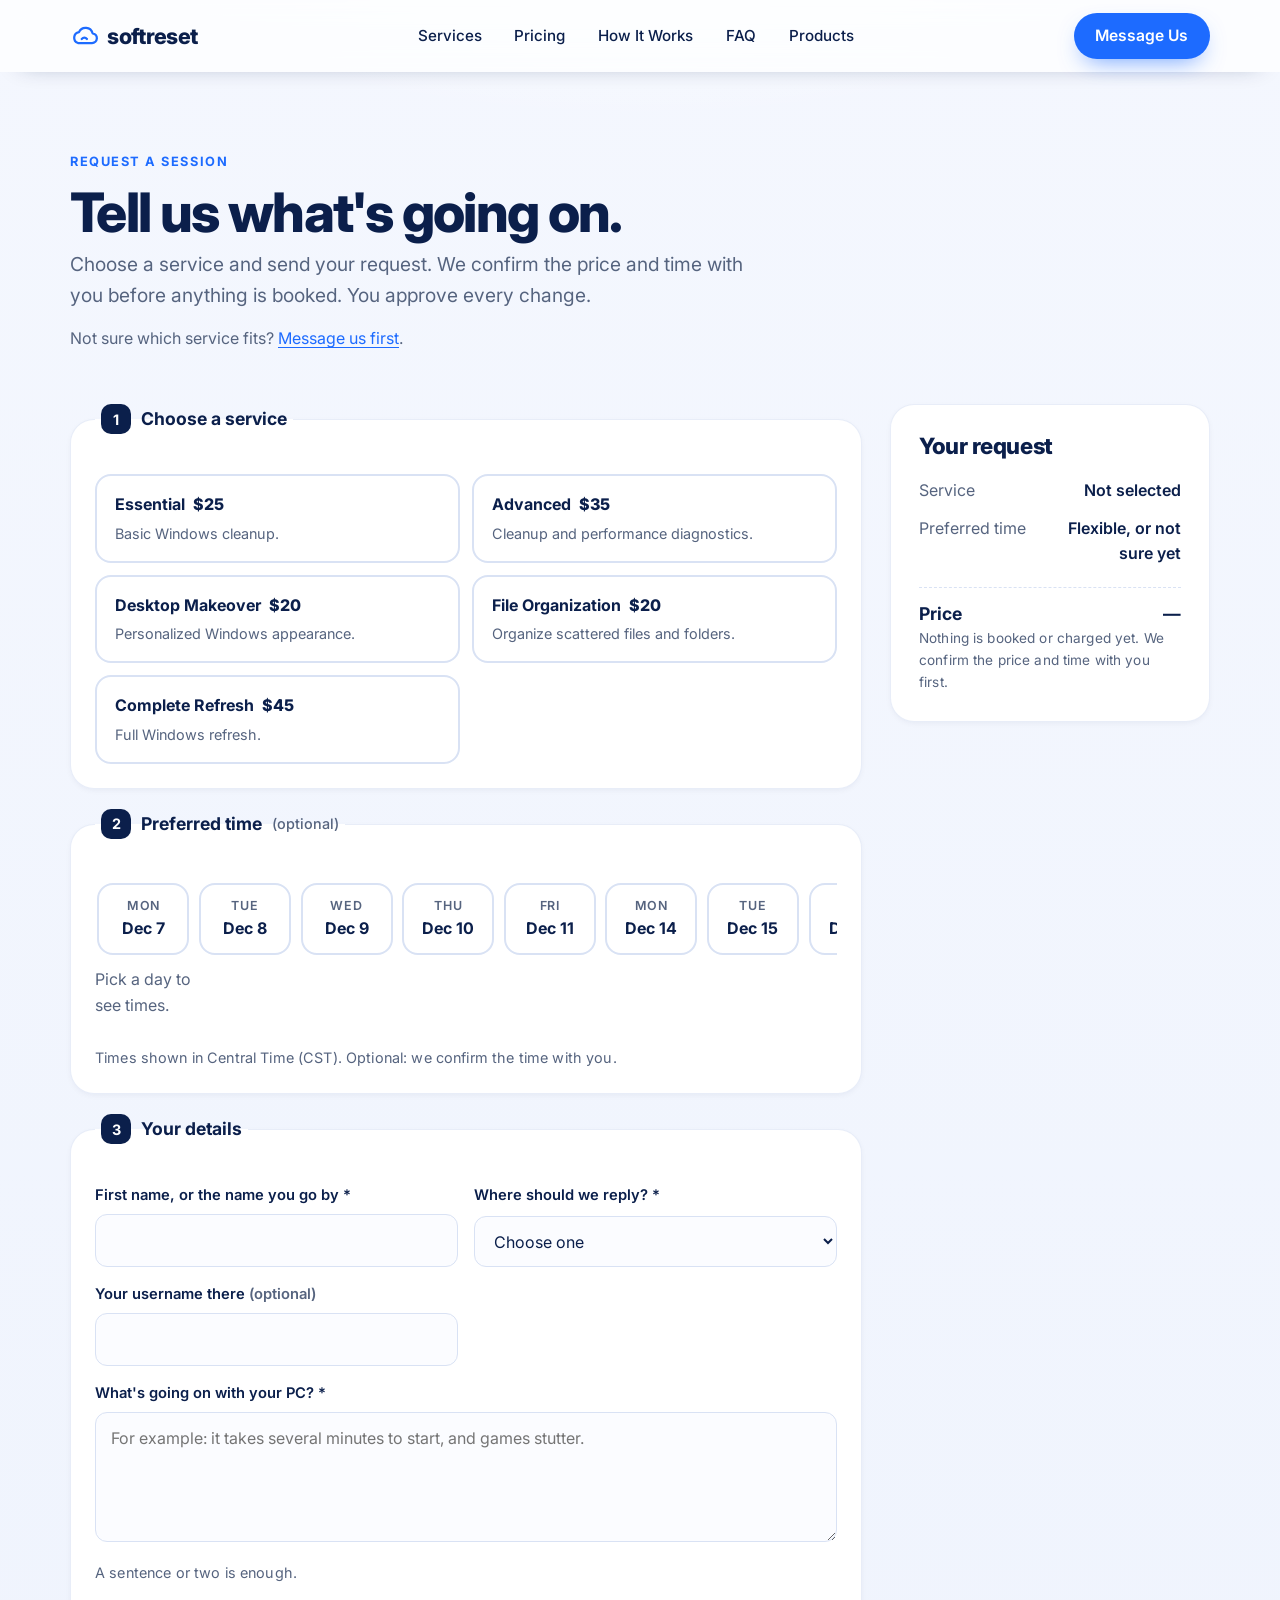
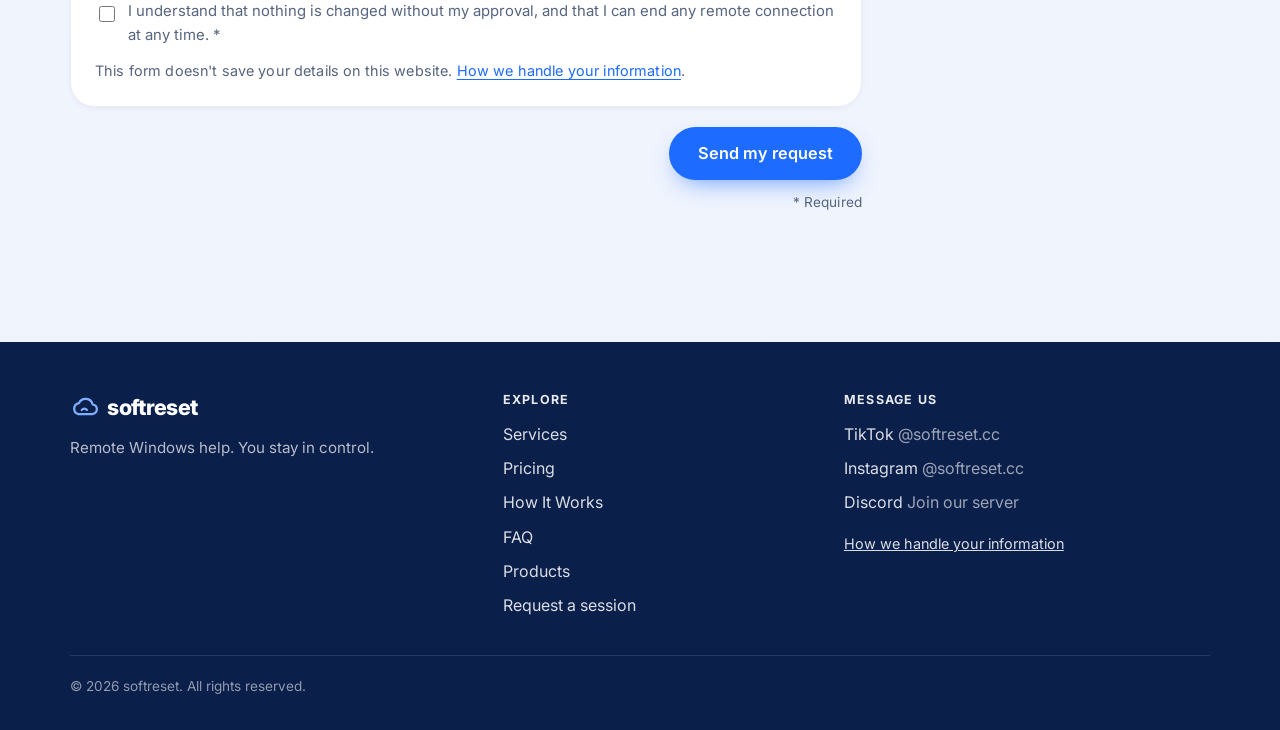
==== book.html @ 60536514 "Add softreset website (static site, pre-launch) Static HTML, CSS, and vanilla JS site with no build " ====
<!DOCTYPE html>
<html lang="en">
<head>
  <meta charset="UTF-8" />
  <meta name="viewport" content="width=device-width, initial-scale=1.0" />
  <title>Request a Session — softreset</title>
  <meta name="description" content="Choose a service and tell us what's going on with your PC. We confirm the price and time with you before anything is booked." />
  <link rel="canonical" href="https://softreset.cc/book.html" />
  <meta property="og:title" content="Request a Session — softreset" />
  <meta property="og:description" content="Tell us what's going on. We confirm the price and time before anything is booked." />
  <meta property="og:url" content="https://softreset.cc/book.html" />
  <link rel="icon" href="data:image/svg+xml,%3Csvg xmlns='http://www.w3.org/2000/svg' viewBox='0 0 32 32'%3E%3Cpath d='M8.5 23.5h15a5.2 5.2 0 0 0 .6-10.36A7.7 7.7 0 0 0 9.6 11.9a6 6 0 0 0-1.1 11.6Z' fill='none' stroke='%231D6BFF' stroke-width='2.4' stroke-linejoin='round'/%3E%3C/svg%3E" />
  <link rel="preconnect" href="https://fonts.googleapis.com" />
  <link rel="preconnect" href="https://fonts.gstatic.com" crossorigin />
  <link href="https://fonts.googleapis.com/css2?family=Inter:wght@400;500;600;650;700;800&display=swap" rel="stylesheet" />
  <link rel="stylesheet" href="assets/css/styles.css" />
</head>
<body data-page="book">
  <a class="skip-link" href="#main">Skip to content</a>

  <div id="site-header">
    <noscript><nav class="noscript-links" aria-label="Main"><a href="index.html">Home</a> <a href="services.html">Services</a> <a href="pricing.html">Pricing</a> <a href="how-it-works.html">How It Works</a> <a href="faq.html">FAQ</a> <a href="products.html">Products</a> <a href="contact.html">Contact</a></nav></noscript>
  </div>

  <main id="main">
    <section class="page-hero">
      <div class="container">
        <p class="eyebrow">Request a session</p>
        <h1>Tell us what's going on.</h1>
        <p class="lead">Choose a service and send your request. We confirm the price and time with you before anything is booked. You approve every change.</p>
        <p class="muted">Not sure which service fits? <a href="contact.html">Message us first</a>.</p>
      </div>
    </section>

    <section class="container book-page">
      <div class="book-layout">
        <!-- Result panel (shown after submitting). Full width, above the form. -->
        <section id="request-outcome" class="outcome" tabindex="-1" hidden aria-live="polite"></section>

        <form id="request-form" class="book-form" novalidate>
          <fieldset class="step-box">
            <legend><span class="num">1</span> Choose a service</legend>
            <div id="service-options" class="opt-grid"></div>
          </fieldset>

          <fieldset class="step-box">
            <legend><span class="num">2</span> Preferred time <span class="legend-note">(optional)</span></legend>
            <div id="date-options" class="date-strip" role="group" aria-label="Preferred day"></div>
            <div id="time-options" class="time-grid" role="group" aria-label="Preferred time"></div>
            <p id="tz-note" class="hint"></p>
          </fieldset>

          <fieldset class="step-box">
            <legend><span class="num">3</span> Your details</legend>

            <div class="field-grid">
              <div class="field">
                <label for="f-name">First name, or the name you go by <span aria-hidden="true">*</span></label>
                <input id="f-name" name="name" type="text" autocomplete="given-name" required maxlength="80" />
              </div>
              <div class="field">
                <label for="f-reply">Where should we reply? <span aria-hidden="true">*</span></label>
                <select id="f-reply" name="reply" required></select>
              </div>
              <div class="field">
                <label for="f-handle">Your username there <span class="muted">(optional)</span></label>
                <input id="f-handle" name="handle" type="text" autocomplete="off" maxlength="80" />
              </div>
            </div>

            <div class="field">
              <label for="f-issue">What's going on with your PC? <span aria-hidden="true">*</span></label>
              <textarea id="f-issue" name="issue" rows="4" required minlength="10" maxlength="1000" placeholder="For example: it takes several minutes to start, and games stutter."></textarea>
              <p class="hint">A sentence or two is enough.</p>
            </div>

            <label class="check">
              <input type="checkbox" name="agree" required />
              <span>I understand that nothing is changed without my approval, and that I can end any remote connection at any time. <span aria-hidden="true">*</span></span>
            </label>

            <p class="hint">This form doesn't save your details on this website. <a href="contact.html#privacy">How we handle your information</a>.</p>
          </fieldset>

          <div class="form-footer">
            <p id="form-error" class="error" role="alert" hidden></p>
            <button type="submit" id="submit-btn" class="btn btn-primary btn-lg">Send my request</button>
            <p class="fine"><span aria-hidden="true">*</span> Required</p>
          </div>
        </form>

        <aside id="summary" class="card summary" aria-label="Request summary">
          <h2>Your request</h2>
          <dl>
            <dt>Service</dt>
            <dd id="sum-service">Not selected</dd>
            <dt>Preferred time</dt>
            <dd id="sum-time">Flexible, or not sure yet</dd>
          </dl>
          <p class="total"><span>Price</span><span id="sum-price">—</span></p>
          <p class="fine">Nothing is booked or charged yet. We confirm the price and time with you first.</p>
        </aside>
      </div>
    </section>
  </main>

  <div id="site-footer"></div>

  <script src="assets/js/config.js"></script>
  <script src="assets/js/common.js"></script>
  <script src="assets/js/site.js"></script>
  <script src="assets/js/booking.js"></script>
</body>
</html>
---- assets/css/styles.css ----
/* ==========================================================
   softreset — styles
   Plain CSS, no build step. Sections follow the order the
   pages use them: base, buttons, header, content, booking,
   products, footer, responsive rules, accessibility rules.
   ========================================================== */

:root {
  --navy: #0b1f4b;
  --navy-soft: #24396b;
  --blue: #1d6bff;
  --blue-dark: #1556d6;
  --blue-tint: #e8f0ff;
  --bg: #eef3fd;
  --surface: #ffffff;
  --muted: #56647f;
  --line: #d9e2f4;
  --success-bg: #e6f7ee;
  --success-ink: #14532d;
  --success-line: #b7e4c7;
  --warn-ink: #7a4a00;
  --danger: #b42318;
  --radius-lg: 24px;
  --radius-md: 16px;
  --shadow-sm: 0 2px 8px -4px rgba(11, 31, 75, 0.12);
  --shadow-md: 0 18px 40px -20px rgba(11, 31, 75, 0.25);
  --font: "Inter", system-ui, -apple-system, "Segoe UI", Roboto, Helvetica, Arial, sans-serif;
  /* Motion vocabulary. Ease-out for things entering or responding; ease-in-out for things moving between places. */
  --ease-out: cubic-bezier(0.23, 1, 0.32, 1);
  --ease-in-out: cubic-bezier(0.77, 0, 0.175, 1);
}

/* ---------- Base ---------- */

*,
*::before,
*::after {
  box-sizing: border-box;
}

[hidden] {
  display: none !important;
}

html {
  scroll-behavior: smooth;
  scroll-padding-top: 96px;
}

body {
  margin: 0;
  min-height: 100vh;
  font-family: var(--font);
  color: var(--navy);
  line-height: 1.6;
  -webkit-font-smoothing: antialiased;
  font-optical-sizing: auto;
  background:
    radial-gradient(1200px 600px at 50% -10%, #ffffff 0%, transparent 60%),
    linear-gradient(180deg, #f4f7fe 0%, var(--bg) 100%);
}

img,
svg {
  display: block;
  max-width: 100%;
}

a {
  color: inherit;
}

main a:not(.btn) {
  color: var(--blue);
  text-underline-offset: 3px;
}

/* Tracking and leading are set per size: large type tightens, small type stays open. */
h1,
h2,
h3 {
  margin: 0 0 0.5rem;
  text-wrap: balance;
}

h1 {
  font-size: clamp(2.5rem, 6vw, 4.25rem);
  font-weight: 800;
  line-height: 1.04;
  letter-spacing: -0.03em;
}

h2 {
  font-size: clamp(1.8rem, 3.6vw, 2.6rem);
  font-weight: 800;
  line-height: 1.12;
  letter-spacing: -0.02em;
}

h3 {
  font-size: 1.2rem;
  font-weight: 700;
  line-height: 1.3;
  letter-spacing: -0.01em;
}

p {
  margin: 0 0 1rem;
}

.container {
  width: min(1140px, calc(100% - 2.5rem));
  margin-inline: auto;
}

.narrow {
  max-width: 860px;
}

.center {
  text-align: center;
}

.section {
  padding: clamp(3.5rem, 8vw, 5.5rem) 0;
}

.section-tight {
  padding: clamp(2rem, 5vw, 3rem) 0;
}

.section-head {
  text-align: center;
  max-width: 640px;
  margin: 0 auto 2.5rem;
}

.section-head p {
  color: var(--muted);
  font-size: 1.05rem;
}

.eyebrow {
  display: inline-block;
  font-size: 0.8rem;
  font-weight: 700;
  letter-spacing: 0.12em;
  text-transform: uppercase;
  color: var(--blue);
  margin-bottom: 0.75rem;
}

.lead {
  font-size: clamp(1.05rem, 1.6vw, 1.2rem);
  color: var(--muted);
  max-width: 44rem;
}

.muted {
  color: var(--muted);
}

.muted-inline {
  font-weight: 400;
  opacity: 0.7;
}

.visually-hidden {
  position: absolute !important;
  width: 1px;
  height: 1px;
  padding: 0;
  margin: -1px;
  overflow: hidden;
  clip: rect(0, 0, 0, 0);
  white-space: nowrap;
  border: 0;
}

.skip-link {
  position: absolute;
  left: -999px;
  top: 0;
  background: var(--navy);
  color: #fff;
  padding: 0.5rem 1rem;
  z-index: 100;
}

.skip-link:focus {
  left: 1rem;
  top: 1rem;
}

:focus-visible {
  outline: 3px solid rgba(29, 107, 255, 0.45);
  outline-offset: 3px;
  border-radius: 8px;
}

.noscript-links {
  display: flex;
  flex-wrap: wrap;
  gap: 0.5rem 1rem;
  padding: 1rem 1.25rem;
  background: #fff;
  border-bottom: 1px solid var(--line);
}

.noscript-links a {
  color: var(--blue);
  font-weight: 600;
}

.draft-flag {
  display: inline-block;
  padding: 0.15rem 0.55rem;
  border-radius: 6px;
  background: #fff4d1;
  color: var(--warn-ink);
  border: 1px dashed #c98a12;
  font-size: 0.82rem;
  font-weight: 700;
  letter-spacing: 0.02em;
}

/* ---------- Buttons ---------- */

.btn {
  display: inline-flex;
  align-items: center;
  justify-content: center;
  gap: 0.55rem;
  max-width: 100%;
  padding: 0.8rem 1.35rem;
  border: 0;
  border-radius: 999px;
  font: inherit;
  font-weight: 600;
  font-size: 0.98rem;
  line-height: 1.25;
  text-align: center;
  text-decoration: none;
  white-space: nowrap;
  cursor: pointer;
  transition: background 0.2s, transform 0.15s, box-shadow 0.2s;
}

/* Lift only where a real hover exists. On touch screens a tap would leave the button stuck lifted. */
@media (hover: hover) and (pointer: fine) {
  .btn:hover {
    transform: translateY(-1px);
  }
}

/* Press feedback happens on pointer-down, not on release. */
.btn:active:not(:disabled) {
  transform: scale(0.97);
  transition-duration: 0.1s;
}

.btn:disabled {
  opacity: 0.6;
  cursor: not-allowed;
  transform: none;
}

.btn-primary {
  background: var(--blue);
  color: #fff;
  box-shadow: 0 10px 24px -10px rgba(29, 107, 255, 0.7);
}

.btn-primary:hover {
  background: var(--blue-dark);
}

.btn-dark {
  background: var(--navy);
  color: #fff;
}

.btn-dark:hover {
  background: var(--navy-soft);
}

.btn-ghost {
  background: #fff;
  color: var(--navy);
  box-shadow: var(--shadow-md);
}

.btn-ghost:hover {
  box-shadow: 0 22px 44px -22px rgba(11, 31, 75, 0.35);
}

.btn-lg {
  padding: 1rem 1.8rem;
  font-size: 1.02rem;
}

.btn-block {
  width: 100%;
}

.badge {
  display: inline-block;
  background: var(--blue);
  color: #fff;
  font-size: 0.72rem;
  font-weight: 700;
  letter-spacing: 0.06em;
  text-transform: uppercase;
  padding: 0.3rem 0.65rem;
  border-radius: 999px;
}

.actions-row {
  display: flex;
  flex-wrap: wrap;
  gap: 0.75rem;
  justify-content: center;
  margin: 1.5rem 0 0;
}

/* ---------- Header ---------- */

.site-header {
  position: sticky;
  top: 0;
  z-index: 50;
  backdrop-filter: saturate(1.4) blur(12px);
  -webkit-backdrop-filter: saturate(1.4) blur(12px);
  background: rgba(255, 255, 255, 0.72);
  /* A soft edge where the header meets content, instead of a hard line. */
  box-shadow: 0 12px 24px -22px rgba(11, 31, 75, 0.45);
}

.nav-wrap {
  display: flex;
  align-items: center;
  gap: 1.5rem;
  min-height: 72px;
}

.logo {
  display: inline-flex;
  align-items: center;
  gap: 0.45rem;
  text-decoration: none;
  font-weight: 800;
  font-size: 1.35rem;
  letter-spacing: -0.03em;
  color: var(--navy);
}

.logo svg {
  color: var(--blue);
}

.site-nav {
  display: flex;
  align-items: center;
  gap: 0.25rem;
  margin-inline: auto;
}

/* Scoped to plain links so button styles inside the nav keep their own colours. */
.site-nav > a:not(.btn) {
  padding: 0.5rem 0.9rem;
  border-radius: 999px;
  text-decoration: none;
  font-weight: 500;
  font-size: 0.95rem;
  color: var(--navy);
}

.site-nav > a:not(.btn):hover {
  background: rgba(29, 107, 255, 0.07);
}

.site-nav > a.is-active {
  background: var(--blue-tint);
  color: var(--blue);
}

.mobile-only {
  display: none;
}

.nav-toggle {
  display: none;
  margin-left: auto;
  width: 44px;
  height: 44px;
  padding: 0;
  border-radius: 12px;
  border: 1px solid var(--line);
  background: #fff;
  cursor: pointer;
  place-items: center;
  color: var(--navy);
}

.nav-toggle {
  transition: transform 100ms ease-out;
}

.nav-toggle:active {
  transform: scale(0.94);
}

.nav-toggle svg {
  width: 22px;
  height: 22px;
}

.nav-toggle .icon-close {
  display: none;
}

.nav-toggle[aria-expanded="true"] .icon-open {
  display: none;
}

.nav-toggle[aria-expanded="true"] .icon-close {
  display: block;
}

/* ---------- Hero ---------- */

.hero {
  position: relative;
  overflow: hidden;
  padding: clamp(3.5rem, 9vw, 6.5rem) 0 clamp(2.5rem, 5vw, 3.5rem);
}

.hero::before {
  content: "";
  position: absolute;
  inset: 0;
  pointer-events: none;
  background: radial-gradient(60% 50% at 50% 0%, rgba(29, 107, 255, 0.1), transparent 70%);
}

.hero-inner {
  position: relative;
  max-width: 900px;
  text-align: center;
}

.hero h1 {
  max-width: 16ch;
  margin-inline: auto;
}

.hero .lead {
  margin: 0 auto 2rem;
}

.hero-ctas {
  display: flex;
  flex-wrap: wrap;
  gap: 1rem;
  justify-content: center;
}

.hero-note {
  margin: 1.25rem 0 0;
  font-size: 0.92rem;
  color: var(--muted);
}

.page-hero {
  padding: clamp(3rem, 7vw, 4.75rem) 0 clamp(1.5rem, 3vw, 2.25rem);
}

.page-hero h1 {
  font-size: clamp(2.2rem, 5vw, 3.4rem);
  max-width: 22ch;
}

.jump-links {
  list-style: none;
  display: flex;
  flex-wrap: wrap;
  gap: 0.5rem;
  margin: 1.5rem 0 0;
  padding: 0;
}

.jump-links a {
  display: inline-block;
  padding: 0.45rem 0.9rem;
  border-radius: 999px;
  background: #fff;
  border: 1px solid var(--line);
  text-decoration: none;
  font-weight: 600;
  font-size: 0.92rem;
  color: var(--navy);
}

.jump-links a:hover {
  border-color: #b8ccf5;
  color: var(--blue);
}

/* Landing page trust line */
.trust-pill {
  display: inline-flex;
  align-items: center;
  gap: 0.5rem;
  margin: 0 auto 1.75rem;
  padding: 0.55rem 1rem;
  border-radius: 999px;
  background: #fff;
  border: 1px solid var(--line);
  font-weight: 600;
  font-size: 0.95rem;
  color: var(--navy);
}

.trust-pill::before {
  content: "";
  width: 8px;
  height: 8px;
  border-radius: 50%;
  background: var(--blue);
  flex: none;
}

/* ---------- Trust, steps, process ---------- */

.trust-row {
  list-style: none;
  margin: 0;
  padding: 0;
  display: grid;
  grid-template-columns: repeat(3, minmax(0, 1fr));
  gap: 1rem;
}

.trust-row li {
  padding: 1.2rem 1.35rem;
  background: var(--surface);
  border-radius: var(--radius-md);
  border: 1px solid rgba(217, 226, 244, 0.6);
  box-shadow: var(--shadow-sm);
  color: var(--muted);
  font-size: 0.97rem;
}

.trust-row strong {
  display: block;
  color: var(--navy);
  margin-bottom: 0.15rem;
}

.num {
  width: 40px;
  height: 40px;
  flex: none;
  border-radius: 12px;
  background: var(--navy);
  color: #fff;
  display: grid;
  place-items: center;
  font-weight: 700;
  margin-bottom: 1rem;
}

.step-row {
  list-style: none;
  margin: 0;
  padding: 0;
  display: grid;
  grid-template-columns: repeat(auto-fit, minmax(210px, 1fr));
  gap: 1.25rem;
}

.step-row li {
  padding: 1.6rem;
  background: var(--surface);
  border-radius: var(--radius-lg);
  border: 1px solid rgba(217, 226, 244, 0.6);
  box-shadow: var(--shadow-sm);
}

.step-row h3 {
  font-size: 1.05rem;
}

.step-row p {
  margin: 0;
  color: var(--muted);
  font-size: 0.95rem;
}

.process-list {
  list-style: none;
  margin: 0;
  padding: 0;
  display: grid;
  gap: 1rem;
}

.process-list li {
  display: flex;
  align-items: flex-start;
  gap: 1.1rem;
  padding: 1.4rem 1.5rem;
  background: var(--surface);
  border-radius: var(--radius-lg);
  border: 1px solid rgba(217, 226, 244, 0.6);
  box-shadow: var(--shadow-sm);
}

.process-list .num {
  margin: 0;
}

.process-list h3 {
  margin-bottom: 0.3rem;
}

.process-list p {
  margin: 0;
  color: var(--muted);
}

.phase-grid {
  display: grid;
  grid-template-columns: repeat(3, minmax(0, 1fr));
  gap: 1.25rem;
}

/* ---------- Cards and lists ---------- */

.card {
  background: var(--surface);
  border-radius: var(--radius-lg);
  padding: 1.75rem;
  box-shadow: var(--shadow-sm);
  border: 1px solid rgba(217, 226, 244, 0.6);
}

.card > h2 {
  font-size: 1.45rem;
}

.two-col {
  display: grid;
  grid-template-columns: repeat(2, minmax(0, 1fr));
  gap: 1.25rem;
}

.checks {
  list-style: none;
  padding: 0;
  margin: 1rem 0 0;
  display: grid;
  gap: 0.6rem;
}

.checks li {
  position: relative;
  padding-left: 1.6rem;
  color: var(--muted);
  font-size: 0.97rem;
}

.checks li::before {
  content: "";
  position: absolute;
  left: 0.15rem;
  top: 0.45em;
  width: 0.5rem;
  height: 0.9rem;
  border-right: 2.5px solid var(--blue);
  border-bottom: 2.5px solid var(--blue);
  transform: rotate(45deg);
}

.notice {
  background: var(--surface);
  border-radius: var(--radius-lg);
  padding: clamp(1.5rem, 3vw, 2.25rem);
  box-shadow: var(--shadow-sm);
  border: 1px solid rgba(217, 226, 244, 0.6);
  border-left: 5px solid var(--blue);
}

.notice h2 {
  font-size: 1.5rem;
}

.notice h3 {
  font-size: 1.15rem;
}

.notice p:last-child {
  margin-bottom: 0;
}

.notice .checks {
  margin-top: 0.75rem;
}

.notice-spaced {
  margin-top: 1.5rem;
}

.notice-warn {
  border-left-color: #b7791f;
  background: #fffaf0;
}

.prose .checks li {
  color: var(--navy);
}

.prose h2 {
  font-size: 1.7rem;
}

.cta-band {
  background: linear-gradient(135deg, var(--navy) 0%, #1a3a7a 100%);
  color: #fff;
  border-radius: var(--radius-lg);
  padding: clamp(2rem, 5vw, 3.5rem);
  text-align: center;
  box-shadow: var(--shadow-md);
}

.cta-band h2 {
  color: #fff;
}

.cta-band p {
  color: rgba(255, 255, 255, 0.82);
  margin-inline: auto;
  max-width: 36rem;
}

.cta-band .btn-primary {
  margin-top: 0.5rem;
}

.empty-state {
  grid-column: 1 / -1;
  text-align: center;
}

/* ---------- Services ---------- */

.service-list {
  list-style: none;
  margin: 0;
  padding: 0;
  display: grid;
  gap: 0.75rem;
}

.service-row {
  display: flex;
  justify-content: space-between;
  align-items: flex-start;
  gap: 1.25rem;
  padding: 1.2rem 1.4rem;
  background: var(--surface);
  border-radius: var(--radius-md);
  border: 1px solid rgba(217, 226, 244, 0.6);
  box-shadow: var(--shadow-sm);
}

.service-row p {
  margin: 0.3rem 0 0;
  font-size: 0.95rem;
}

.service-row .service-price {
  margin: 0;
  font-weight: 800;
  font-size: 1.2rem;
  white-space: nowrap;
}

.service-name {
  font-weight: 700;
  font-size: 1.08rem;
  text-decoration: none;
  color: var(--navy);
}

.service-name:hover {
  color: var(--blue);
  text-decoration: underline;
}

.service-detail {
  display: grid;
  grid-template-columns: minmax(0, 1fr) minmax(0, 1.1fr);
  gap: 2.5rem;
  padding: 2.75rem 0;
  border-top: 1px solid var(--line);
  scroll-margin-top: 96px;
}

.service-detail:first-child {
  border-top: 0;
  padding-top: 1rem;
}

.service-detail h2 {
  font-size: clamp(1.7rem, 3vw, 2.2rem);
}

.service-price-tag {
  margin: 0 0 0.5rem;
  font-size: 1.35rem;
  font-weight: 800;
  color: var(--blue);
  letter-spacing: -0.01em;
}

.service-summary {
  font-size: 1.08rem;
  color: var(--navy);
}

.service-work h3 {
  font-size: 1.05rem;
  margin: 0;
}

.service-note {
  margin: 1rem 0 0;
  padding: 0.9rem 1.1rem;
  background: var(--blue-tint);
  border-radius: 12px;
  font-size: 0.93rem;
  color: var(--navy);
}

.service-actions {
  display: flex;
  flex-wrap: wrap;
  gap: 0.75rem;
  margin-top: 1.5rem;
}

/* ---------- Pricing ---------- */

/* Five cards: three across on desktop (3 + 2, centred), two across on tablet, one on phone. */
.price-grid {
  display: flex;
  flex-wrap: wrap;
  justify-content: center;
  gap: 1.25rem;
  align-items: stretch;
}

.price-card {
  display: flex;
  flex-direction: column;
  flex: 0 1 100%;
  min-width: 0;
}

@media (min-width: 760px) {
  .price-card {
    flex-basis: calc((100% - 1.25rem) / 2);
  }
}

@media (min-width: 1040px) {
  .price-card {
    flex-basis: calc((100% - 2.5rem) / 3);
  }
}

.price-card h3 {
  margin: 0;
}

.price {
  margin: 0.25rem 0 0.5rem;
  font-size: 2.4rem;
  font-weight: 800;
  letter-spacing: -0.03em;
}

.price-best {
  margin: 0.75rem 0 0;
  font-size: 0.93rem;
  color: var(--muted);
}

.price-includes-label {
  margin: 1.25rem 0 0;
  font-size: 0.78rem;
  font-weight: 700;
  letter-spacing: 0.08em;
  text-transform: uppercase;
  color: var(--muted);
}

.price-card .checks {
  margin-top: 0.6rem;
}

.price-card .service-note {
  margin-top: 1rem;
}

.price-actions {
  display: grid;
  gap: 0.6rem;
  margin-top: auto;
  padding-top: 1.5rem;
}

.table-wrap {
  overflow-x: auto;
  background: var(--surface);
  border-radius: var(--radius-lg);
  border: 1px solid rgba(217, 226, 244, 0.6);
  box-shadow: var(--shadow-sm);
}

table.compare {
  width: 100%;
  min-width: 680px;
  border-collapse: collapse;
  font-size: 0.95rem;
}

.compare th,
.compare td {
  padding: 1rem 0.9rem;
  border-bottom: 1px solid var(--line);
  text-align: center;
  vertical-align: middle;
}

.compare thead th {
  font-weight: 700;
  font-size: 0.92rem;
  line-height: 1.3;
  color: var(--navy);
}

.compare tbody th {
  text-align: left;
  font-weight: 600;
  color: var(--navy);
}

.compare .th-price {
  display: block;
  margin-top: 0.2rem;
  font-weight: 500;
  font-size: 0.85rem;
  color: var(--muted);
}

.compare .yes {
  display: inline-block;
  padding: 0.2rem 0.6rem;
  border-radius: 999px;
  background: var(--success-bg);
  color: var(--success-ink);
  font-weight: 700;
  font-size: 0.82rem;
}

.compare .no {
  color: var(--muted);
}

.compare-note {
  margin: 1.25rem 0 0;
  max-width: 44rem;
  color: var(--muted);
}

.pricing-note {
  text-align: center;
  color: var(--muted);
  margin: 1.75rem 0 0;
  font-size: 0.95rem;
}

/* ---------- FAQ ---------- */

.faq {
  max-width: 820px;
  margin-inline: auto;
}

.faq details {
  background: var(--surface);
  border-radius: var(--radius-md);
  padding: 1.1rem 1.4rem;
  margin-bottom: 0.75rem;
  box-shadow: var(--shadow-sm);
  border: 1px solid rgba(217, 226, 244, 0.6);
}

.faq summary {
  cursor: pointer;
  font-weight: 650;
  font-size: 1.05rem;
  list-style: none;
  display: flex;
  justify-content: space-between;
  align-items: center;
  gap: 1rem;
}

.faq summary::-webkit-details-marker {
  display: none;
}

.faq summary::after {
  content: "+";
  font-size: 1.5rem;
  line-height: 1;
  color: var(--blue);
  transition: transform 0.2s;
}

.faq details[open] summary::after {
  transform: rotate(45deg);
}

.faq details p {
  margin: 0.75rem 0 0;
  color: var(--muted);
}

/* ---------- Channels and copy buttons ---------- */

.channel-grid {
  display: grid;
  grid-template-columns: repeat(auto-fit, minmax(240px, 1fr));
  gap: 1.25rem;
}

.channel-card {
  background: var(--surface);
  border-radius: var(--radius-lg);
  padding: 1.75rem;
  box-shadow: var(--shadow-sm);
  border: 1px solid rgba(217, 226, 244, 0.6);
}

.channel-card h3 {
  margin-bottom: 0.25rem;
}

.channel-card .handle {
  margin: 0 0 1.25rem;
  font-weight: 600;
  color: var(--muted);
  overflow-wrap: anywhere;
}

.channel-actions {
  display: grid;
  gap: 0.6rem;
}

.copy-status {
  min-height: 1.5em;
  margin: 1rem 0 0;
  text-align: center;
  font-weight: 600;
  color: var(--success-ink);
}

/* ---------- Reviews (hidden until consented reviews exist) ---------- */

.review-grid {
  display: grid;
  grid-template-columns: repeat(auto-fit, minmax(260px, 1fr));
  gap: 1.25rem;
}

.review-card {
  margin: 0;
  padding: 1.75rem;
  background: var(--surface);
  border-radius: var(--radius-lg);
  border: 1px solid rgba(217, 226, 244, 0.6);
  box-shadow: var(--shadow-sm);
}

.review-card blockquote {
  margin: 0 0 1rem;
  font-size: 1.05rem;
  color: var(--navy);
}

.review-card figcaption {
  font-weight: 600;
  font-size: 0.92rem;
  color: var(--muted);
}

.review-disclosure {
  margin: 0.6rem 0 0;
  font-size: 0.85rem;
  font-style: italic;
  color: var(--muted);
}

/* ---------- Booking (request a session) ---------- */

.book-page {
  padding-bottom: 4rem;
}

.banner {
  border-radius: var(--radius-md);
  padding: 1rem 1.25rem;
  margin-bottom: 1.5rem;
  font-weight: 500;
}

.banner.is-success {
  background: var(--success-bg);
  color: var(--success-ink);
  border: 1px solid var(--success-line);
}

.banner:focus {
  outline: none;
}

.book-layout {
  display: grid;
  grid-template-columns: minmax(0, 1fr) 320px;
  gap: 1.75rem;
  align-items: start;
}

.book-form {
  display: grid;
  gap: 1.25rem;
  min-width: 0;
}

.step-box {
  min-width: 0;
  margin: 0;
  padding: 1.5rem;
  background: var(--surface);
  border: 1px solid rgba(217, 226, 244, 0.6);
  border-radius: var(--radius-lg);
  box-shadow: var(--shadow-sm);
}

.step-box legend {
  display: flex;
  align-items: center;
  gap: 0.6rem;
  padding: 0 0.4rem;
  margin-bottom: 1rem;
  font-weight: 700;
  font-size: 1.1rem;
}

.step-box legend .num {
  width: 30px;
  height: 30px;
  font-size: 0.9rem;
  border-radius: 10px;
  margin: 0;
}

.legend-note {
  font-weight: 500;
  font-size: 0.9rem;
  color: var(--muted);
}

.opt-grid {
  display: grid;
  grid-template-columns: repeat(auto-fit, minmax(240px, 1fr));
  gap: 0.75rem;
}

.opt {
  position: relative;
  display: flex;
  flex-direction: column;
  gap: 0.25rem;
  text-align: left;
  font: inherit;
  color: var(--navy);
  background: #fff;
  border: 2px solid var(--line);
  border-radius: var(--radius-md);
  padding: 1rem 1.1rem;
  cursor: pointer;
  transition: border-color 0.2s, box-shadow 0.2s, transform 0.1s;
}

.opt:hover {
  border-color: #b8ccf5;
}

.opt:active {
  transform: scale(0.98);
}

.opt[aria-pressed="true"] {
  border-color: var(--blue);
  box-shadow: 0 0 0 4px rgba(29, 107, 255, 0.12);
}

.opt-top {
  display: flex;
  justify-content: space-between;
  align-items: baseline;
  gap: 0.5rem;
}

.opt-price {
  font-weight: 800;
}

.opt-meta {
  font-size: 0.9rem;
  color: var(--muted);
}

.date-strip {
  display: flex;
  gap: 0.6rem;
  overflow-x: auto;
  padding: 0.25rem 0.15rem 0.75rem;
}

.time-grid {
  display: grid;
  grid-template-columns: repeat(auto-fill, minmax(110px, 1fr));
  gap: 0.6rem;
}

.chip {
  flex: none;
  display: flex;
  flex-direction: column;
  align-items: center;
  min-width: 92px;
  padding: 0.7rem 0.8rem;
  font: inherit;
  color: var(--navy);
  background: #fff;
  border: 2px solid var(--line);
  border-radius: var(--radius-md);
  cursor: pointer;
  transition: border-color 0.2s, background 0.2s, transform 0.1s;
}

.chip:hover {
  border-color: #b8ccf5;
}

.chip:active {
  transform: scale(0.97);
}

.chip-dow {
  font-size: 0.78rem;
  text-transform: uppercase;
  letter-spacing: 0.06em;
  color: var(--muted);
  font-weight: 600;
}

.chip-date {
  font-weight: 700;
}

.chip[aria-pressed="true"] {
  background: var(--blue);
  border-color: var(--blue);
  color: #fff;
}

.chip[aria-pressed="true"] .chip-dow {
  color: rgba(255, 255, 255, 0.85);
}

.chip-time {
  min-width: 0;
  flex-direction: row;
  justify-content: center;
  font-weight: 600;
}

.hint {
  margin: 0.75rem 0 0;
  font-size: 0.9rem;
  color: var(--muted);
  letter-spacing: 0.01em;
}

.field-grid {
  display: grid;
  grid-template-columns: 1fr 1fr;
  gap: 0 1rem;
}

.field {
  display: grid;
  gap: 0.4rem;
  margin-bottom: 1rem;
}

.field-label {
  font-weight: 600;
  font-size: 0.92rem;
}

.field label {
  font-weight: 600;
  font-size: 0.92rem;
}

.field input,
.field select,
.field textarea {
  width: 100%;
  font: inherit;
  color: var(--navy);
  padding: 0.8rem 0.95rem;
  border: 1.5px solid var(--line);
  border-radius: 12px;
  background: #fbfcff;
}

.field input:focus,
.field select:focus,
.field textarea:focus {
  outline: none;
  border-color: var(--blue);
  background: #fff;
  box-shadow: 0 0 0 4px rgba(29, 107, 255, 0.14);
}

.field textarea {
  resize: vertical;
}

.check {
  display: flex;
  align-items: flex-start;
  gap: 0.6rem;
  font-size: 0.93rem;
  color: var(--muted);
}

.check input {
  width: 18px;
  height: 18px;
  margin-top: 0.3rem;
  accent-color: var(--blue);
}

.form-footer {
  display: flex;
  flex-direction: column;
  align-items: flex-end;
  gap: 0.75rem;
}

.error {
  margin: 0;
  color: var(--danger);
  font-weight: 600;
}

.fine {
  font-size: 0.85rem;
  color: var(--muted);
  margin: 0;
  letter-spacing: 0.01em;
}

.summary {
  position: sticky;
  top: 96px;
}

.summary h2 {
  font-size: 1.4rem;
}

.summary dl {
  display: grid;
  grid-template-columns: auto 1fr;
  gap: 0.75rem 1rem;
  margin: 1.25rem 0;
}

.summary dt {
  color: var(--muted);
}

.summary dd {
  margin: 0;
  font-weight: 600;
  text-align: right;
}

.summary .total {
  display: flex;
  justify-content: space-between;
  align-items: baseline;
  gap: 1rem;
  margin: 0.5rem 0 0;
  padding-top: 0.75rem;
  border-top: 1px dashed var(--line);
  font-weight: 700;
  font-size: 1.1rem;
}

/* Result panel. Spans the full grid row and is shown after submitting. */
.outcome {
  grid-column: 1 / -1;
  padding: clamp(1.5rem, 3vw, 2rem);
  background: var(--surface);
  border-radius: var(--radius-lg);
  border: 1px solid var(--line);
  border-left: 5px solid var(--blue);
  box-shadow: var(--shadow-md);
  scroll-margin-top: 96px;
}

.outcome:focus:not(:focus-visible) {
  outline: none;
}

/* One-shot entrances for the result panel and the success banner. Not gesture-driven, so a keyframe is fine. */
.outcome:not([hidden]),
.banner.is-success:not([hidden]) {
  animation: enter-up 220ms var(--ease-out) both;
}

@keyframes enter-up {
  from {
    opacity: 0;
    transform: translateY(8px);
  }
}

@keyframes fade-in {
  from {
    opacity: 0;
  }
}

.outcome h2 {
  font-size: 1.6rem;
}

.outcome-body {
  max-width: 44rem;
  font-size: 1.02rem;
  color: var(--navy);
}

.outcome.is-received {
  border-left-color: #1f9d55;
  background: var(--success-bg);
}

.outcome.is-ready {
  border-left-color: var(--blue);
}

.outcome.is-failed {
  border-left-color: var(--danger);
  background: #fff5f4;
}

.outcome .field {
  margin: 1.25rem 0 0;
}

.outcome .message-box {
  width: 100%;
  font: inherit;
  font-size: 0.95rem;
  line-height: 1.55;
  color: var(--navy);
  background: #f7f9fe;
  border: 1.5px solid var(--line);
  border-radius: 12px;
  padding: 0.9rem 1rem;
  resize: vertical;
}

.outcome-actions {
  display: flex;
  flex-wrap: wrap;
  gap: 0.75rem;
  margin-top: 1rem;
}

.outcome .copy-status {
  margin-top: 0.75rem;
  min-height: 0;
  text-align: left;
}

/* ---------- Products ---------- */

.product-grid {
  display: grid;
  grid-template-columns: repeat(auto-fit, minmax(260px, 1fr));
  gap: 1.25rem;
  align-items: stretch;
}

.product-card {
  display: flex;
  flex-direction: column;
  padding: 0;
  overflow: hidden;
}

.product-media {
  position: relative;
  aspect-ratio: 16 / 10;
  display: grid;
  place-items: center;
  background: linear-gradient(135deg, #e8f0ff 0%, #cfdfff 100%);
}

.product-media img {
  width: 100%;
  height: 100%;
  object-fit: cover;
}

.product-media .badge {
  position: absolute;
  top: 12px;
  left: 12px;
}

.product-initial {
  font-size: 3.5rem;
  font-weight: 800;
  color: var(--blue);
  opacity: 0.85;
}

.product-body {
  display: flex;
  flex-direction: column;
  flex: 1;
  padding: 1.5rem;
}

.product-type {
  font-size: 0.78rem;
  font-weight: 600;
  letter-spacing: 0.06em;
  text-transform: uppercase;
  color: var(--muted);
}

.product-body h3 {
  margin-top: 0.35rem;
}

.product-body > p {
  font-size: 0.97rem;
}

.product-buy {
  margin-top: auto;
  padding-top: 1rem;
  display: flex;
  align-items: center;
  justify-content: space-between;
  gap: 1rem;
  flex-wrap: wrap;
}

.product-buy .price {
  margin: 0;
  font-size: 1.9rem;
}

.sold-out {
  margin: 0;
  padding: 0.4rem 0.85rem;
  border-radius: 999px;
  background: #eef0f5;
  color: var(--muted);
  font-weight: 700;
  font-size: 0.9rem;
}

.shipping-note {
  display: inline-flex;
  align-items: center;
  gap: 0.5rem;
  margin: 0 0 1.25rem;
  padding: 0.5rem 0.9rem;
  border-radius: 999px;
  background: #fff;
  border: 1px solid var(--line);
  font-size: 0.92rem;
  font-weight: 500;
  color: var(--navy);
}

.shipping-note::before {
  content: "";
  width: 8px;
  height: 8px;
  border-radius: 50%;
  background: var(--blue);
  flex: none;
}

.ship-line {
  margin: 0.6rem 0 0;
  font-size: 0.88rem;
  font-weight: 600;
  color: var(--blue);
}

/* ---------- Footer ---------- */

.site-footer {
  margin-top: 4rem;
  padding: 3rem 0 2rem;
  background: var(--navy);
  color: rgba(255, 255, 255, 0.75);
}

.site-footer .logo {
  color: #fff;
}

.site-footer .logo svg {
  color: #7fb0ff;
}

.footer-grid {
  display: grid;
  grid-template-columns: 1.3fr 1fr 1.2fr;
  gap: 2.25rem;
}

.footer-grid .logo {
  margin-bottom: 0.75rem;
}

.footer-tagline {
  margin: 0;
  max-width: 22rem;
  font-size: 0.95rem;
  color: rgba(255, 255, 255, 0.7);
}

.footer-h {
  margin: 0 0 0.75rem;
  font-size: 0.78rem;
  font-weight: 700;
  letter-spacing: 0.1em;
  text-transform: uppercase;
  color: rgba(255, 255, 255, 0.9);
}

.footer-links {
  list-style: none;
  padding: 0;
  margin: 0;
  display: grid;
  gap: 0.55rem;
}

.footer-links a {
  text-decoration: none;
  color: rgba(255, 255, 255, 0.85);
  overflow-wrap: anywhere;
}

.footer-links a:hover,
.footer-links a:focus-visible {
  color: #fff;
  text-decoration: underline;
}

.footer-small {
  margin: 1rem 0 0;
  font-size: 0.9rem;
}

.footer-small a {
  color: rgba(255, 255, 255, 0.85);
}

.site-footer .fine-print {
  margin: 2.25rem 0 0;
  padding-top: 1.25rem;
  border-top: 1px solid rgba(255, 255, 255, 0.12);
  font-size: 0.85rem;
  color: rgba(255, 255, 255, 0.55);
}

/* ---------- Responsive ---------- */

/* Navigation collapses to a menu button below 1040px. */
@media (max-width: 1040px) {
  .nav-toggle {
    display: grid;
  }

  .nav-cta {
    display: none;
  }

  /* The menu stays in layout and fades and slides in from the menu button. Closing runs the same path in reverse.
     Visibility is delayed on close, so the links stay in place until the fade ends. CSS transitions retarget
     from the current value, so opening and closing mid-motion stays smooth. */
  .site-nav {
    position: absolute;
    top: 100%;
    left: 0;
    right: 0;
    display: flex;
    flex-direction: column;
    align-items: stretch;
    gap: 0.25rem;
    margin: 0;
    padding: 0.75rem 1.25rem 1.25rem;
    background: #ffffff; /* solid: menu text must stay readable over the page */
    border-bottom: 1px solid var(--line);
    border-radius: 0 0 var(--radius-md) var(--radius-md);
    box-shadow: var(--shadow-md);
    transform-origin: top right;
    opacity: 0;
    visibility: hidden;
    transform: translateY(-8px);
    pointer-events: none;
    transition:
      opacity 140ms ease-in,
      transform 140ms ease-in,
      visibility 0s linear 140ms;
  }

  .site-nav.is-open {
    opacity: 1;
    visibility: visible;
    transform: none;
    pointer-events: auto;
    transition:
      opacity 180ms var(--ease-out),
      transform 180ms var(--ease-out),
      visibility 0s;
  }

  .site-nav > a:not(.btn) {
    padding: 0.8rem 1rem;
  }

  .mobile-only {
    display: flex;
    margin-top: 0.5rem;
  }
}

@media (max-width: 900px) {
  .service-detail {
    grid-template-columns: 1fr;
    gap: 1.25rem;
  }

  .phase-grid {
    grid-template-columns: 1fr;
  }

  .footer-grid {
    grid-template-columns: 1fr 1fr;
  }

  .book-layout {
    grid-template-columns: 1fr;
  }

  .summary {
    position: static;
  }
}

@media (max-width: 760px) {
  .trust-row,
  .two-col {
    grid-template-columns: 1fr;
  }

  .field-grid {
    grid-template-columns: 1fr;
  }
}

@media (max-width: 640px) {
  .footer-grid {
    grid-template-columns: 1fr;
  }

  .service-row {
    flex-direction: column;
    gap: 0.5rem;
  }

  .hero-ctas .btn,
  .actions-row .btn,
  .form-footer .btn {
    width: 100%;
  }

  .step-row {
    grid-template-columns: 1fr;
  }
}

/* ---------- Accessibility preferences ---------- */

/* Reduced motion: no movement, no springing, no smooth scrolling. Colour and opacity still change, briefly,
   so state changes stay visible. Entrances keep a fade and lose the slide. */
@media (prefers-reduced-motion: reduce) {
  html {
    scroll-behavior: auto;
  }

  *,
  *::before,
  *::after {
    transition-duration: 0.15s !important;
    animation-duration: 0.15s !important;
    animation-iteration-count: 1 !important;
  }

  .btn:hover,
  .btn:active:not(:disabled),
  .opt:active,
  .chip:active,
  .nav-toggle:active {
    transform: none !important;
  }

  .outcome:not([hidden]),
  .banner.is-success:not([hidden]) {
    animation-name: fade-in;
  }

  /* The menu fades without the slide, and opens and closes without the visibility delay. */
  .site-nav,
  .site-nav.is-open {
    transform: none !important;
    transition-property: opacity, visibility;
    transition-delay: 0s !important;
  }
}

/* Reduced transparency: solid header and no blur. */
@media (prefers-reduced-transparency: reduce) {
  .site-header {
    background: #ffffff;
    backdrop-filter: none;
    -webkit-backdrop-filter: none;
  }

  .site-nav {
    background: #ffffff;
  }
}

/* Higher contrast: stronger borders on surfaces and inputs. */
@media (prefers-contrast: more) {
  :root {
    --line: #7d8fb5;
    --muted: #3d4a66;
  }

  .card,
  .step-row li,
  .process-list li,
  .channel-card,
  .review-card,
  .service-row,
  .step-box,
  .notice,
  .trust-row li {
    border: 1px solid #7d8fb5;
  }
}
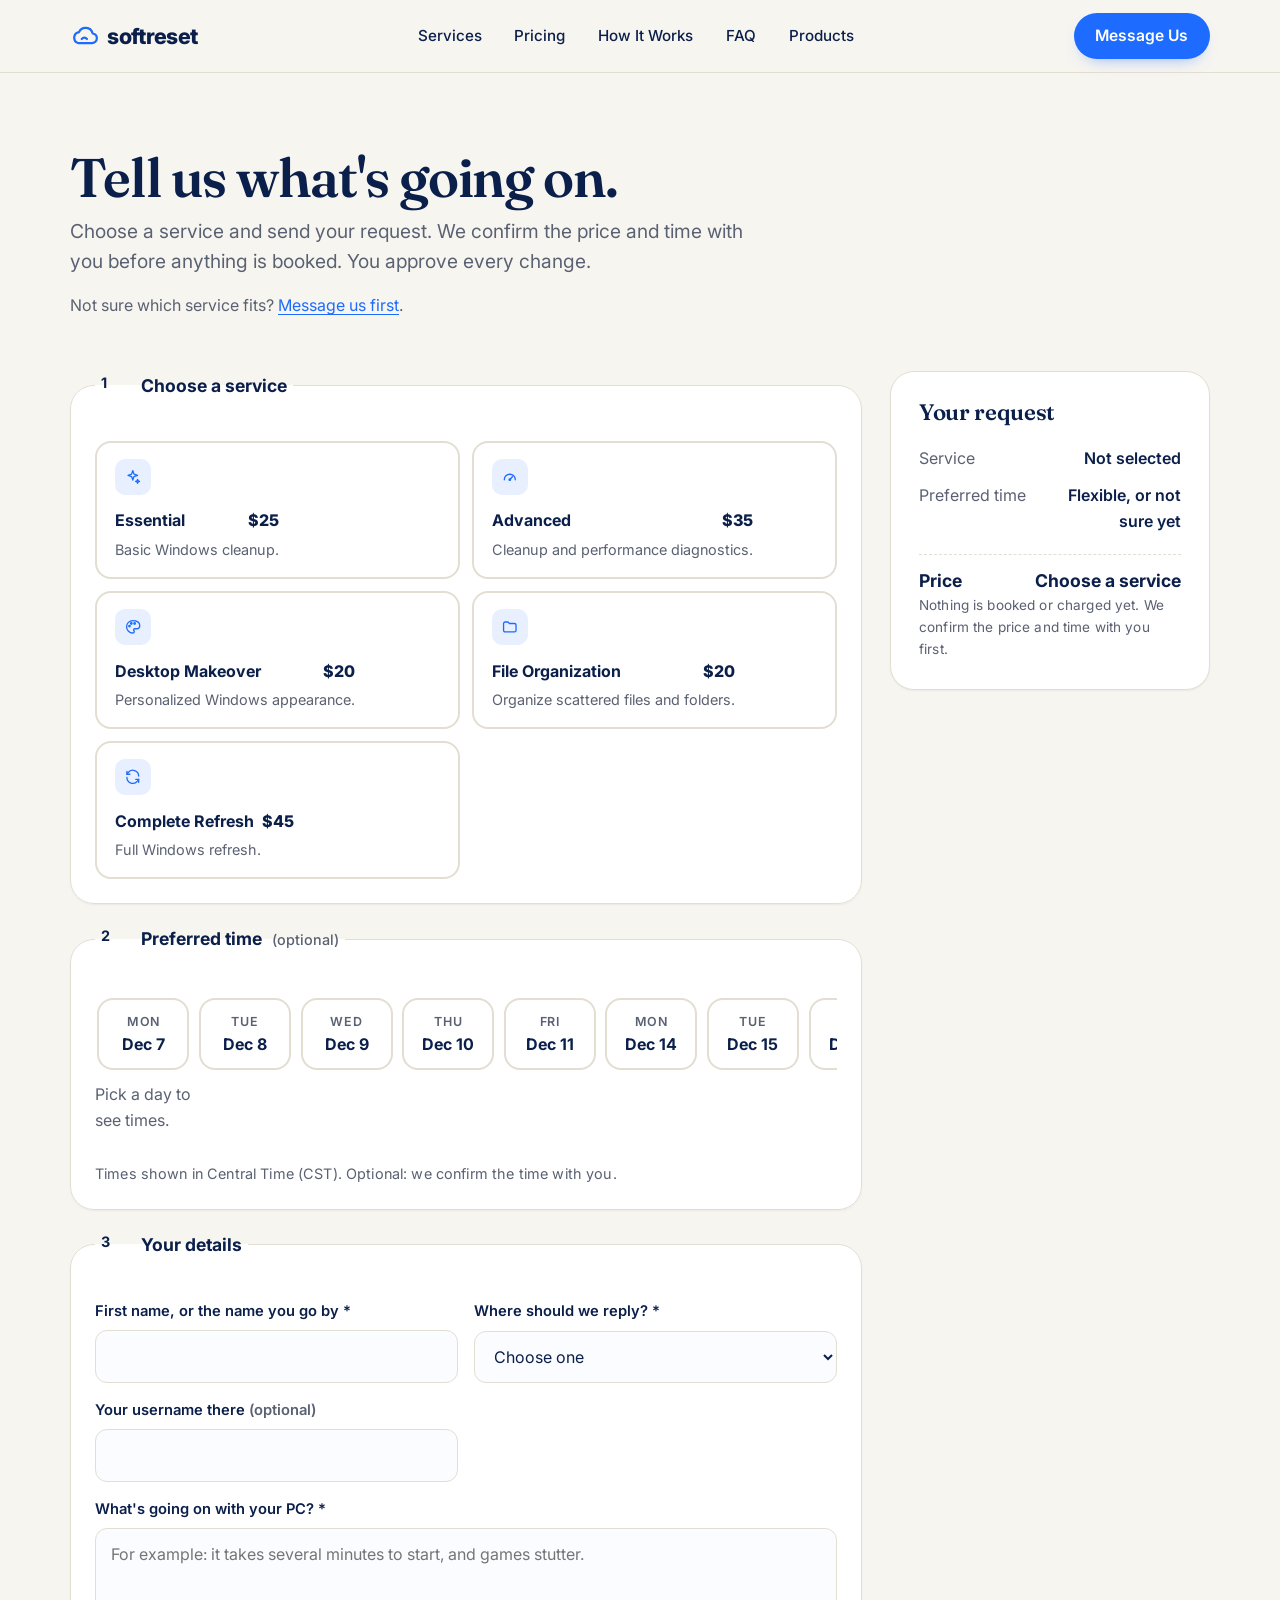
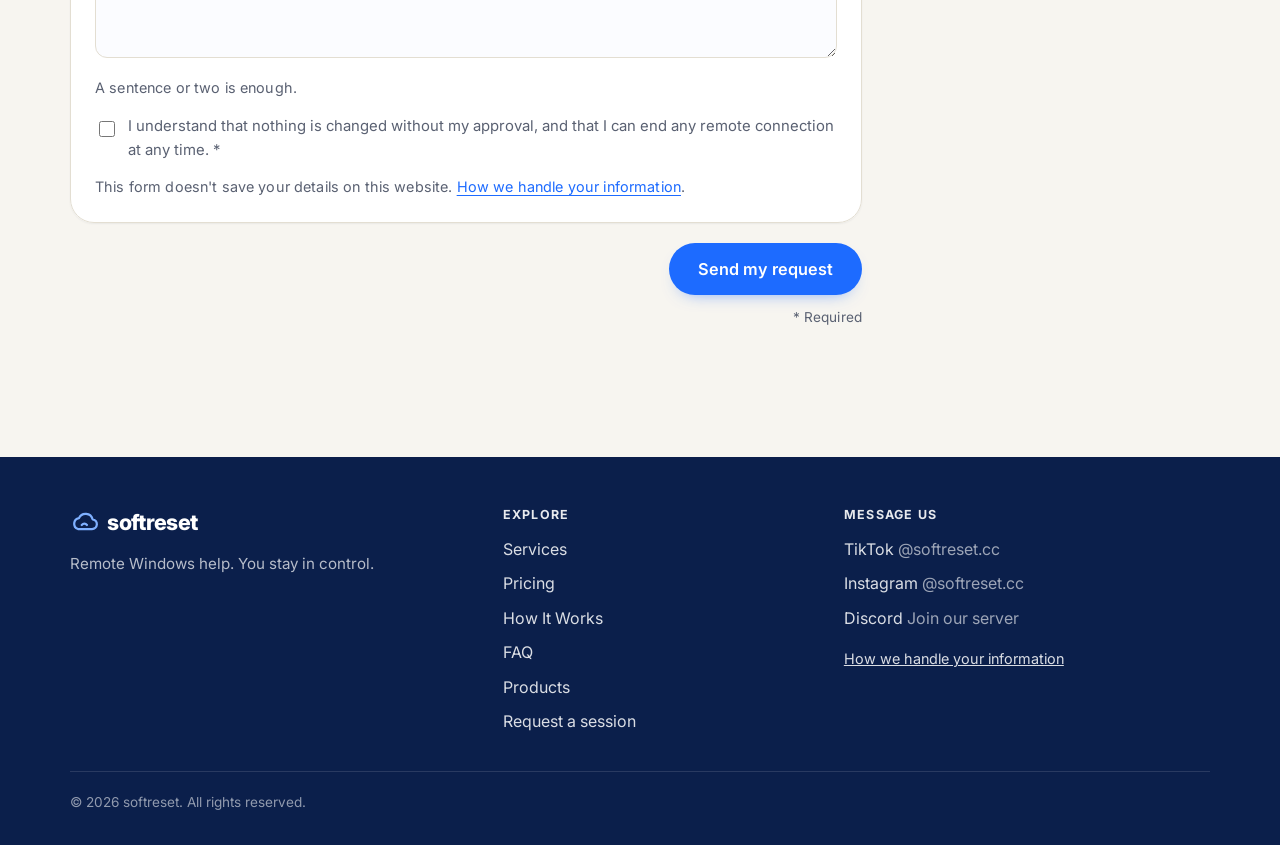
==== commit e4126288: "Remove draft flags, add session-code step, refresh look and icons - Remove DRAFT flags. Each policy " ====
--- a/book.html
+++ b/book.html
@@ -3,16 +3,17 @@
 <head>
   <meta charset="UTF-8" />
   <meta name="viewport" content="width=device-width, initial-scale=1.0" />
-  <title>Request a Session — softreset</title>
+  <title>Request a Session | softreset</title>
   <meta name="description" content="Choose a service and tell us what's going on with your PC. We confirm the price and time with you before anything is booked." />
   <link rel="canonical" href="https://softreset.cc/book.html" />
-  <meta property="og:title" content="Request a Session — softreset" />
+  <meta property="og:title" content="Request a Session | softreset" />
   <meta property="og:description" content="Tell us what's going on. We confirm the price and time before anything is booked." />
   <meta property="og:url" content="https://softreset.cc/book.html" />
   <link rel="icon" href="data:image/svg+xml,%3Csvg xmlns='http://www.w3.org/2000/svg' viewBox='0 0 32 32'%3E%3Cpath d='M8.5 23.5h15a5.2 5.2 0 0 0 .6-10.36A7.7 7.7 0 0 0 9.6 11.9a6 6 0 0 0-1.1 11.6Z' fill='none' stroke='%231D6BFF' stroke-width='2.4' stroke-linejoin='round'/%3E%3C/svg%3E" />
   <link rel="preconnect" href="https://fonts.googleapis.com" />
   <link rel="preconnect" href="https://fonts.gstatic.com" crossorigin />
-  <link href="https://fonts.googleapis.com/css2?family=Inter:wght@400;500;600;650;700;800&display=swap" rel="stylesheet" />
+  <link href="https://fonts.googleapis.com/css2?family=Fraunces:opsz,wght@9..144,600;9..144,700&family=Inter:wght@400;500;600;700&display=swap" rel="stylesheet" />
+  <script>document.documentElement.classList.add("js");</script>
   <link rel="stylesheet" href="assets/css/styles.css" />
 </head>
 <body data-page="book">
@@ -25,7 +26,6 @@
   <main id="main">
     <section class="page-hero">
       <div class="container">
-        <p class="eyebrow">Request a session</p>
         <h1>Tell us what's going on.</h1>
         <p class="lead">Choose a service and send your request. We confirm the price and time with you before anything is booked. You approve every change.</p>
         <p class="muted">Not sure which service fits? <a href="contact.html">Message us first</a>.</p>
@@ -97,7 +97,7 @@
             <dt>Preferred time</dt>
             <dd id="sum-time">Flexible, or not sure yet</dd>
           </dl>
-          <p class="total"><span>Price</span><span id="sum-price">—</span></p>
+          <p class="total"><span>Price</span><span id="sum-price">Choose a service</span></p>
           <p class="fine">Nothing is booked or charged yet. We confirm the price and time with you first.</p>
         </aside>
       </div>
--- a/assets/css/styles.css
+++ b/assets/css/styles.css
@@ -11,10 +11,10 @@
   --blue: #1d6bff;
   --blue-dark: #1556d6;
   --blue-tint: #e8f0ff;
-  --bg: #eef3fd;
+  --bg: #f7f5f0;
   --surface: #ffffff;
-  --muted: #56647f;
-  --line: #d9e2f4;
+  --muted: #5a6172;
+  --line: #e3ded2;
   --success-bg: #e6f7ee;
   --success-ink: #14532d;
   --success-line: #b7e4c7;
@@ -22,9 +22,10 @@
   --danger: #b42318;
   --radius-lg: 24px;
   --radius-md: 16px;
-  --shadow-sm: 0 2px 8px -4px rgba(11, 31, 75, 0.12);
-  --shadow-md: 0 18px 40px -20px rgba(11, 31, 75, 0.25);
+  --shadow-sm: 0 1px 2px rgba(20, 33, 61, 0.06);
+  --shadow-md: 0 14px 30px -20px rgba(20, 33, 61, 0.28);
   --font: "Inter", system-ui, -apple-system, "Segoe UI", Roboto, Helvetica, Arial, sans-serif;
+  --display: "Fraunces", Georgia, "Times New Roman", serif;
   /* Motion vocabulary. Ease-out for things entering or responding; ease-in-out for things moving between places. */
   --ease-out: cubic-bezier(0.23, 1, 0.32, 1);
   --ease-in-out: cubic-bezier(0.77, 0, 0.175, 1);
@@ -55,9 +56,7 @@
   line-height: 1.6;
   -webkit-font-smoothing: antialiased;
   font-optical-sizing: auto;
-  background:
-    radial-gradient(1200px 600px at 50% -10%, #ffffff 0%, transparent 60%),
-    linear-gradient(180deg, #f4f7fe 0%, var(--bg) 100%);
+  background: var(--bg);
 }
 
 img,
@@ -84,17 +83,19 @@
 }
 
 h1 {
-  font-size: clamp(2.5rem, 6vw, 4.25rem);
-  font-weight: 800;
-  line-height: 1.04;
-  letter-spacing: -0.03em;
+  font-family: var(--display);
+  font-size: clamp(2.5rem, 5.6vw, 4rem);
+  font-weight: 600;
+  line-height: 1.08;
+  letter-spacing: -0.02em;
 }
 
 h2 {
-  font-size: clamp(1.8rem, 3.6vw, 2.6rem);
-  font-weight: 800;
-  line-height: 1.12;
-  letter-spacing: -0.02em;
+  font-family: var(--display);
+  font-size: clamp(1.75rem, 3.4vw, 2.4rem);
+  font-weight: 600;
+  line-height: 1.15;
+  letter-spacing: -0.015em;
 }
 
 h3 {
@@ -130,9 +131,8 @@
 }
 
 .section-head {
-  text-align: center;
   max-width: 640px;
-  margin: 0 auto 2.5rem;
+  margin: 0 0 2.25rem;
 }
 
 .section-head p {
@@ -210,18 +210,6 @@
 .noscript-links a {
   color: var(--blue);
   font-weight: 600;
-}
-
-.draft-flag {
-  display: inline-block;
-  padding: 0.15rem 0.55rem;
-  border-radius: 6px;
-  background: #fff4d1;
-  color: var(--warn-ink);
-  border: 1px dashed #c98a12;
-  font-size: 0.82rem;
-  font-weight: 700;
-  letter-spacing: 0.02em;
 }
 
 /* ---------- Buttons ---------- */
@@ -243,7 +231,7 @@
   text-decoration: none;
   white-space: nowrap;
   cursor: pointer;
-  transition: background 0.2s, transform 0.15s, box-shadow 0.2s;
+  transition: background 0.2s, transform 0.15s var(--ease-out), box-shadow 0.2s;
 }
 
 /* Lift only where a real hover exists. On touch screens a tap would leave the button stuck lifted. */
@@ -268,30 +256,18 @@
 .btn-primary {
   background: var(--blue);
   color: #fff;
-  box-shadow: 0 10px 24px -10px rgba(29, 107, 255, 0.7);
-}
-
-.btn-primary:hover {
-  background: var(--blue-dark);
+  box-shadow: 0 8px 18px -12px rgba(29, 107, 255, 0.75);
 }
 
 .btn-dark {
   background: var(--navy);
   color: #fff;
-}
-
-.btn-dark:hover {
-  background: var(--navy-soft);
 }
 
 .btn-ghost {
   background: #fff;
   color: var(--navy);
   box-shadow: var(--shadow-md);
-}
-
-.btn-ghost:hover {
-  box-shadow: 0 22px 44px -22px rgba(11, 31, 75, 0.35);
 }
 
 .btn-lg {
@@ -329,11 +305,8 @@
   position: sticky;
   top: 0;
   z-index: 50;
-  backdrop-filter: saturate(1.4) blur(12px);
-  -webkit-backdrop-filter: saturate(1.4) blur(12px);
-  background: rgba(255, 255, 255, 0.72);
-  /* A soft edge where the header meets content, instead of a hard line. */
-  box-shadow: 0 12px 24px -22px rgba(11, 31, 75, 0.45);
+  background: var(--bg);
+  border-bottom: 1px solid var(--line);
 }
 
 .nav-wrap {
@@ -373,10 +346,6 @@
   font-weight: 500;
   font-size: 0.95rem;
   color: var(--navy);
-}
-
-.site-nav > a:not(.btn):hover {
-  background: rgba(29, 107, 255, 0.07);
 }
 
 .site-nav > a.is-active {
@@ -431,38 +400,21 @@
 
 .hero {
   position: relative;
-  overflow: hidden;
-  padding: clamp(3.5rem, 9vw, 6.5rem) 0 clamp(2.5rem, 5vw, 3.5rem);
-}
-
-.hero::before {
-  content: "";
-  position: absolute;
-  inset: 0;
-  pointer-events: none;
-  background: radial-gradient(60% 50% at 50% 0%, rgba(29, 107, 255, 0.1), transparent 70%);
-}
-
-.hero-inner {
-  position: relative;
-  max-width: 900px;
-  text-align: center;
+  padding: clamp(3rem, 8vw, 5.5rem) 0 clamp(2.5rem, 5vw, 3.5rem);
 }
 
 .hero h1 {
-  max-width: 16ch;
-  margin-inline: auto;
+  max-width: 14ch;
 }
 
 .hero .lead {
-  margin: 0 auto 2rem;
+  margin: 0 0 2rem;
 }
 
 .hero-ctas {
   display: flex;
   flex-wrap: wrap;
   gap: 1rem;
-  justify-content: center;
 }
 
 .hero-note {
@@ -499,11 +451,6 @@
   font-weight: 600;
   font-size: 0.92rem;
   color: var(--navy);
-}
-
-.jump-links a:hover {
-  border-color: #b8ccf5;
-  color: var(--blue);
 }
 
 /* Landing page trust line */
@@ -532,92 +479,22 @@
 
 /* ---------- Trust, steps, process ---------- */
 
-.trust-row {
-  list-style: none;
-  margin: 0;
-  padding: 0;
-  display: grid;
-  grid-template-columns: repeat(3, minmax(0, 1fr));
-  gap: 1rem;
-}
-
-.trust-row li {
-  padding: 1.2rem 1.35rem;
-  background: var(--surface);
-  border-radius: var(--radius-md);
-  border: 1px solid rgba(217, 226, 244, 0.6);
-  box-shadow: var(--shadow-sm);
-  color: var(--muted);
-  font-size: 0.97rem;
-}
-
-.trust-row strong {
-  display: block;
-  color: var(--navy);
-  margin-bottom: 0.15rem;
-}
-
-.num {
-  width: 40px;
-  height: 40px;
-  flex: none;
-  border-radius: 12px;
-  background: var(--navy);
-  color: #fff;
-  display: grid;
-  place-items: center;
-  font-weight: 700;
-  margin-bottom: 1rem;
-}
-
-.step-row {
-  list-style: none;
-  margin: 0;
-  padding: 0;
-  display: grid;
-  grid-template-columns: repeat(auto-fit, minmax(210px, 1fr));
-  gap: 1.25rem;
-}
-
-.step-row li {
-  padding: 1.6rem;
-  background: var(--surface);
-  border-radius: var(--radius-lg);
-  border: 1px solid rgba(217, 226, 244, 0.6);
-  box-shadow: var(--shadow-sm);
-}
-
-.step-row h3 {
-  font-size: 1.05rem;
-}
-
-.step-row p {
-  margin: 0;
-  color: var(--muted);
-  font-size: 0.95rem;
-}
-
 .process-list {
   list-style: none;
   margin: 0;
   padding: 0;
   display: grid;
-  gap: 1rem;
+  gap: 0.9rem;
 }
 
 .process-list li {
   display: flex;
   align-items: flex-start;
   gap: 1.1rem;
-  padding: 1.4rem 1.5rem;
+  padding: 1.35rem 1.5rem;
   background: var(--surface);
   border-radius: var(--radius-lg);
-  border: 1px solid rgba(217, 226, 244, 0.6);
-  box-shadow: var(--shadow-sm);
-}
-
-.process-list .num {
-  margin: 0;
+  border: 1px solid var(--line);
 }
 
 .process-list h3 {
@@ -642,7 +519,7 @@
   border-radius: var(--radius-lg);
   padding: 1.75rem;
   box-shadow: var(--shadow-sm);
-  border: 1px solid rgba(217, 226, 244, 0.6);
+  border: 1px solid var(--line);
 }
 
 .card > h2 {
@@ -687,8 +564,7 @@
   border-radius: var(--radius-lg);
   padding: clamp(1.5rem, 3vw, 2.25rem);
   box-shadow: var(--shadow-sm);
-  border: 1px solid rgba(217, 226, 244, 0.6);
-  border-left: 5px solid var(--blue);
+  border: 1px solid var(--line);
 }
 
 .notice h2 {
@@ -712,8 +588,8 @@
 }
 
 .notice-warn {
-  border-left-color: #b7791f;
-  background: #fffaf0;
+  background: #fffbf2;
+  border-color: #ecd9ae;
 }
 
 .prose .checks li {
@@ -725,12 +601,11 @@
 }
 
 .cta-band {
-  background: linear-gradient(135deg, var(--navy) 0%, #1a3a7a 100%);
+  background: var(--navy);
   color: #fff;
   border-radius: var(--radius-lg);
   padding: clamp(2rem, 5vw, 3.5rem);
   text-align: center;
-  box-shadow: var(--shadow-md);
 }
 
 .cta-band h2 {
@@ -764,14 +639,18 @@
 
 .service-row {
   display: flex;
-  justify-content: space-between;
-  align-items: flex-start;
-  gap: 1.25rem;
-  padding: 1.2rem 1.4rem;
+  align-items: center;
+  gap: 1.1rem;
+  padding: 1.1rem 1.35rem;
   background: var(--surface);
   border-radius: var(--radius-md);
-  border: 1px solid rgba(217, 226, 244, 0.6);
+  border: 1px solid var(--line);
   box-shadow: var(--shadow-sm);
+}
+
+.service-row .service-main {
+  flex: 1;
+  min-width: 0;
 }
 
 .service-row p {
@@ -791,11 +670,6 @@
   font-size: 1.08rem;
   text-decoration: none;
   color: var(--navy);
-}
-
-.service-name:hover {
-  color: var(--blue);
-  text-decoration: underline;
 }
 
 .service-detail {
@@ -925,7 +799,7 @@
   overflow-x: auto;
   background: var(--surface);
   border-radius: var(--radius-lg);
-  border: 1px solid rgba(217, 226, 244, 0.6);
+  border: 1px solid var(--line);
   box-shadow: var(--shadow-sm);
 }
 
@@ -966,7 +840,9 @@
 }
 
 .compare .yes {
-  display: inline-block;
+  display: inline-flex;
+  align-items: center;
+  gap: 0.35rem;
   padding: 0.2rem 0.6rem;
   border-radius: 999px;
   background: var(--success-bg);
@@ -1005,7 +881,7 @@
   padding: 1.1rem 1.4rem;
   margin-bottom: 0.75rem;
   box-shadow: var(--shadow-sm);
-  border: 1px solid rgba(217, 226, 244, 0.6);
+  border: 1px solid var(--line);
 }
 
 .faq summary {
@@ -1028,7 +904,7 @@
   font-size: 1.5rem;
   line-height: 1;
   color: var(--blue);
-  transition: transform 0.2s;
+  transition: transform 200ms var(--ease-out);
 }
 
 .faq details[open] summary::after {
@@ -1053,7 +929,7 @@
   border-radius: var(--radius-lg);
   padding: 1.75rem;
   box-shadow: var(--shadow-sm);
-  border: 1px solid rgba(217, 226, 244, 0.6);
+  border: 1px solid var(--line);
 }
 
 .channel-card h3 {
@@ -1093,7 +969,7 @@
   padding: 1.75rem;
   background: var(--surface);
   border-radius: var(--radius-lg);
-  border: 1px solid rgba(217, 226, 244, 0.6);
+  border: 1px solid var(--line);
   box-shadow: var(--shadow-sm);
 }
 
@@ -1157,7 +1033,7 @@
   margin: 0;
   padding: 1.5rem;
   background: var(--surface);
-  border: 1px solid rgba(217, 226, 244, 0.6);
+  border: 1px solid var(--line);
   border-radius: var(--radius-lg);
   box-shadow: var(--shadow-sm);
 }
@@ -1190,6 +1066,19 @@
   display: grid;
   grid-template-columns: repeat(auto-fit, minmax(240px, 1fr));
   gap: 0.75rem;
+}
+
+/* Colour-only hover applies only where a real hover exists. Touch taps would otherwise leave tints stuck. */
+@media (hover: hover) and (pointer: fine) {
+  .btn-primary:hover { background: var(--blue-dark); }
+  .btn-dark:hover { background: var(--navy-soft); }
+  .btn-ghost:hover { box-shadow: 0 22px 44px -22px rgba(11, 31, 75, 0.35); }
+  .site-nav > a:not(.btn):hover { background: rgba(29, 107, 255, 0.07); }
+  .jump-links a:hover { border-color: #b8ccf5; color: var(--blue); }
+  .service-name:hover { color: var(--blue); text-decoration: underline; }
+  .opt:hover { border-color: #b8ccf5; }
+  .chip:hover { border-color: #b8ccf5; }
+  .footer-links a:hover { color: #fff; text-decoration: underline; }
 }
 
 .opt {
@@ -1205,11 +1094,7 @@
   border-radius: var(--radius-md);
   padding: 1rem 1.1rem;
   cursor: pointer;
-  transition: border-color 0.2s, box-shadow 0.2s, transform 0.1s;
-}
-
-.opt:hover {
-  border-color: #b8ccf5;
+  transition: border-color 0.2s, box-shadow 0.2s, transform 100ms var(--ease-out);
 }
 
 .opt:active {
@@ -1263,11 +1148,7 @@
   border: 2px solid var(--line);
   border-radius: var(--radius-md);
   cursor: pointer;
-  transition: border-color 0.2s, background 0.2s, transform 0.1s;
-}
-
-.chip:hover {
-  border-color: #b8ccf5;
+  transition: border-color 0.2s, background 0.2s, transform 100ms var(--ease-out);
 }
 
 .chip:active {
@@ -1540,7 +1421,7 @@
   aspect-ratio: 16 / 10;
   display: grid;
   place-items: center;
-  background: linear-gradient(135deg, #e8f0ff 0%, #cfdfff 100%);
+  background: var(--blue-tint);
 }
 
 .product-media img {
@@ -1555,11 +1436,20 @@
   left: 12px;
 }
 
-.product-initial {
-  font-size: 3.5rem;
-  font-weight: 800;
+.product-icon {
+  display: grid;
+  place-items: center;
+  width: 5rem;
+  height: 5rem;
+  border-radius: 22px;
+  background: #fff;
   color: var(--blue);
-  opacity: 0.85;
+  box-shadow: var(--shadow-sm);
+}
+
+.product-icon .icon {
+  width: 2.4rem;
+  height: 2.4rem;
 }
 
 .product-body {
@@ -1697,7 +1587,6 @@
   overflow-wrap: anywhere;
 }
 
-.footer-links a:hover,
 .footer-links a:focus-visible {
   color: #fff;
   text-decoration: underline;
@@ -1837,6 +1726,224 @@
   }
 }
 
+/* ---------- Icons, promises, steps, and reveal on scroll ---------- */
+
+.icon {
+  width: 1.3rem;
+  height: 1.3rem;
+  flex: none;
+}
+
+.icon-badge {
+  display: inline-grid;
+  place-items: center;
+  flex: none;
+  width: 2.75rem;
+  height: 2.75rem;
+  border-radius: 12px;
+  background: var(--blue-tint);
+  color: var(--blue);
+  transition: transform 300ms var(--ease-out);
+}
+
+.icon-badge .icon {
+  width: 1.3rem;
+  height: 1.3rem;
+}
+
+.icon-badge--lg {
+  width: 3.25rem;
+  height: 3.25rem;
+  border-radius: 14px;
+  margin-bottom: 1rem;
+}
+
+.icon-badge--lg .icon {
+  width: 1.55rem;
+  height: 1.55rem;
+}
+
+.icon-badge--sm {
+  width: 2.25rem;
+  height: 2.25rem;
+  border-radius: 10px;
+}
+
+.icon-badge--sm .icon {
+  width: 1.1rem;
+  height: 1.1rem;
+}
+
+.card > .icon-badge,
+.notice > .icon-badge,
+.price-card > .icon-badge,
+.channel-card > .icon-badge {
+  margin-bottom: 1rem;
+}
+
+/* A small lift on icons when a pointer hovers the card they sit in. Hover devices only. */
+@media (hover: hover) and (pointer: fine) {
+  .card:hover .icon-badge,
+  .price-card:hover .icon-badge,
+  .channel-card:hover .icon-badge,
+  .service-row:hover .icon-badge,
+  .process-list li:hover .icon-badge {
+    transform: translateY(-2px);
+  }
+}
+
+.hero-split {
+  display: grid;
+  grid-template-columns: minmax(0, 1.25fr) minmax(0, 0.85fr);
+  gap: clamp(2rem, 5vw, 4rem);
+  align-items: center;
+}
+
+@media (max-width: 860px) {
+  .hero-split {
+    grid-template-columns: minmax(0, 1fr);
+  }
+}
+
+.promise-card {
+  background: var(--surface);
+  border: 1px solid var(--line);
+  border-radius: var(--radius-lg);
+  padding: clamp(1.5rem, 3vw, 2.25rem);
+  box-shadow: var(--shadow-md);
+}
+
+.promise-card h2 {
+  font-size: 1.5rem;
+  margin-bottom: 1.25rem;
+}
+
+.promise-list {
+  list-style: none;
+  margin: 0;
+  padding: 0;
+  display: grid;
+  gap: 1.25rem;
+}
+
+.promise-list li {
+  display: flex;
+  align-items: flex-start;
+  gap: 1rem;
+}
+
+.promise-list div {
+  display: grid;
+  gap: 0.15rem;
+  padding-top: 0.2rem;
+}
+
+.promise-list strong {
+  color: var(--navy);
+}
+
+.promise-list span:not(.icon-badge) {
+  color: var(--muted);
+  font-size: 0.97rem;
+}
+
+.step-grid {
+  list-style: none;
+  margin: 0;
+  padding: 0;
+  display: grid;
+  grid-template-columns: repeat(auto-fit, minmax(230px, 1fr));
+  gap: 1rem;
+}
+
+.step-grid li {
+  display: flex;
+  flex-direction: column;
+  padding: 1.6rem;
+  background: var(--surface);
+  border: 1px solid var(--line);
+  border-radius: var(--radius-lg);
+}
+
+.step-grid h3 {
+  margin: 0.25rem 0 0.35rem;
+}
+
+.step-grid p {
+  margin: 0;
+  color: var(--muted);
+  font-size: 0.95rem;
+}
+
+.step-num {
+  margin-top: 1rem;
+  font-size: 0.78rem;
+  font-weight: 700;
+  letter-spacing: 0.08em;
+  text-transform: uppercase;
+  color: var(--muted);
+}
+
+.process-list h3 {
+  margin-bottom: 0.3rem;
+}
+
+.section-link {
+  margin: 1.75rem 0 0;
+  text-align: center;
+  color: var(--muted);
+}
+
+.checks-x li::before {
+  content: "\00d7";
+  top: -0.15em;
+  left: 0.05rem;
+  width: auto;
+  height: auto;
+  border: 0;
+  transform: none;
+  font-size: 1.25rem;
+  font-weight: 600;
+  line-height: 1.2;
+  color: var(--muted);
+}
+
+.compare .no .icon {
+  width: 1.1rem;
+  height: 1.1rem;
+}
+
+.opt {
+  display: flex;
+  align-items: flex-start;
+  gap: 0.85rem;
+}
+
+.opt-main {
+  display: grid;
+  gap: 0.25rem;
+  flex: 1;
+  min-width: 0;
+}
+
+/* Reveal on scroll. Only applies when the page has JavaScript (html.js), so nothing is hidden without it. */
+.js .reveal {
+  opacity: 0;
+  transform: translateY(14px);
+  transition: opacity 600ms var(--ease-out), transform 600ms var(--ease-out);
+  transition-delay: calc(var(--i, 0) * 80ms);
+}
+
+.js .reveal.is-visible {
+  opacity: 1;
+  transform: none;
+}
+
+/* Keep hidden text inside the scrolling comparison table, so it cannot widen the page. */
+.table-wrap {
+  position: relative;
+}
+
 /* ---------- Accessibility preferences ---------- */
 
 /* Reduced motion: no movement, no springing, no smooth scrolling. Colour and opacity still change, briefly,
@@ -1867,12 +1974,37 @@
     animation-name: fade-in;
   }
 
+  /* The FAQ plus icon changes state without rotating. */
+  .faq summary::after {
+    transition: none;
+  }
+
   /* The menu fades without the slide, and opens and closes without the visibility delay. */
   .site-nav,
   .site-nav.is-open {
     transform: none !important;
     transition-property: opacity, visibility;
     transition-delay: 0s !important;
+  }
+}
+
+/* Reduced motion: content appears at once, and icons stay still. */
+@media (prefers-reduced-motion: reduce) {
+  .js .reveal,
+  .js .reveal.is-visible {
+    opacity: 1;
+    transform: none;
+    transition: none;
+  }
+
+  .icon-badge,
+  .card:hover .icon-badge,
+  .price-card:hover .icon-badge,
+  .channel-card:hover .icon-badge,
+  .service-row:hover .icon-badge,
+  .process-list li:hover .icon-badge {
+    transition: none;
+    transform: none;
   }
 }
 
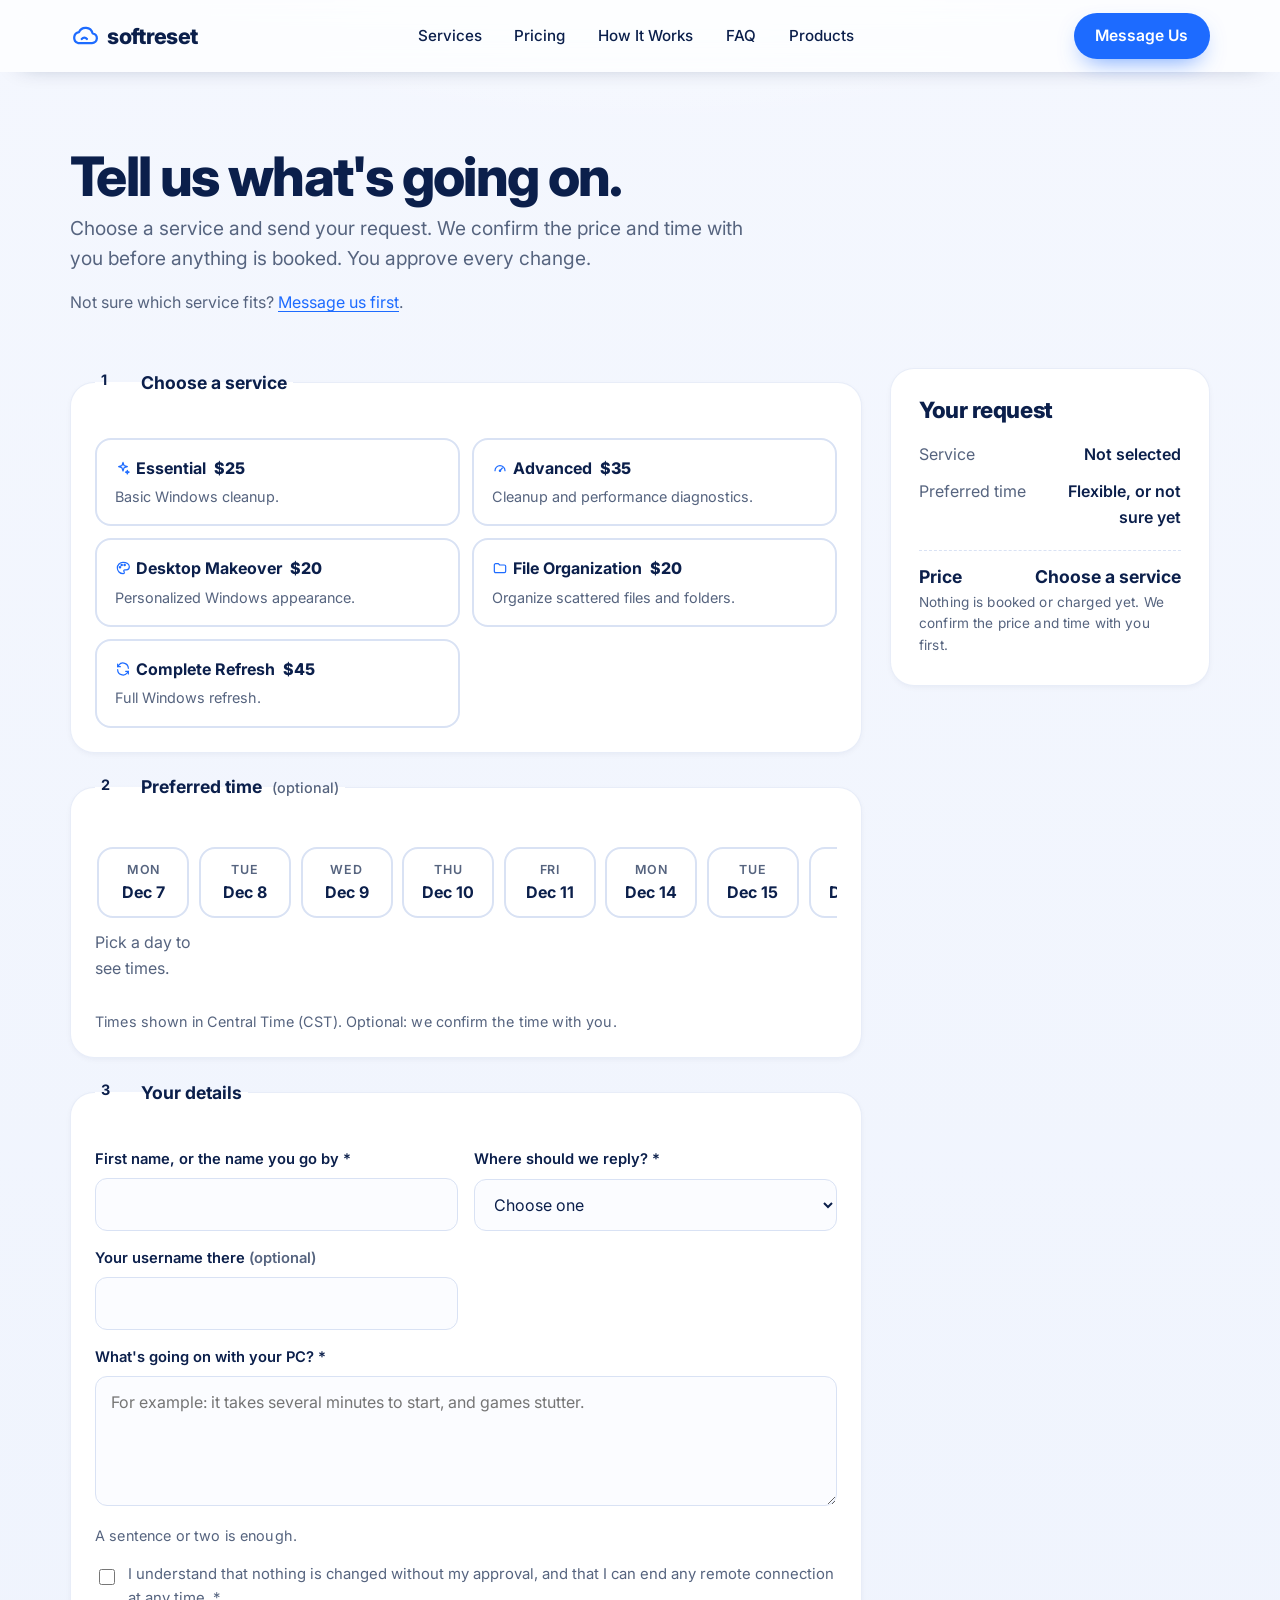
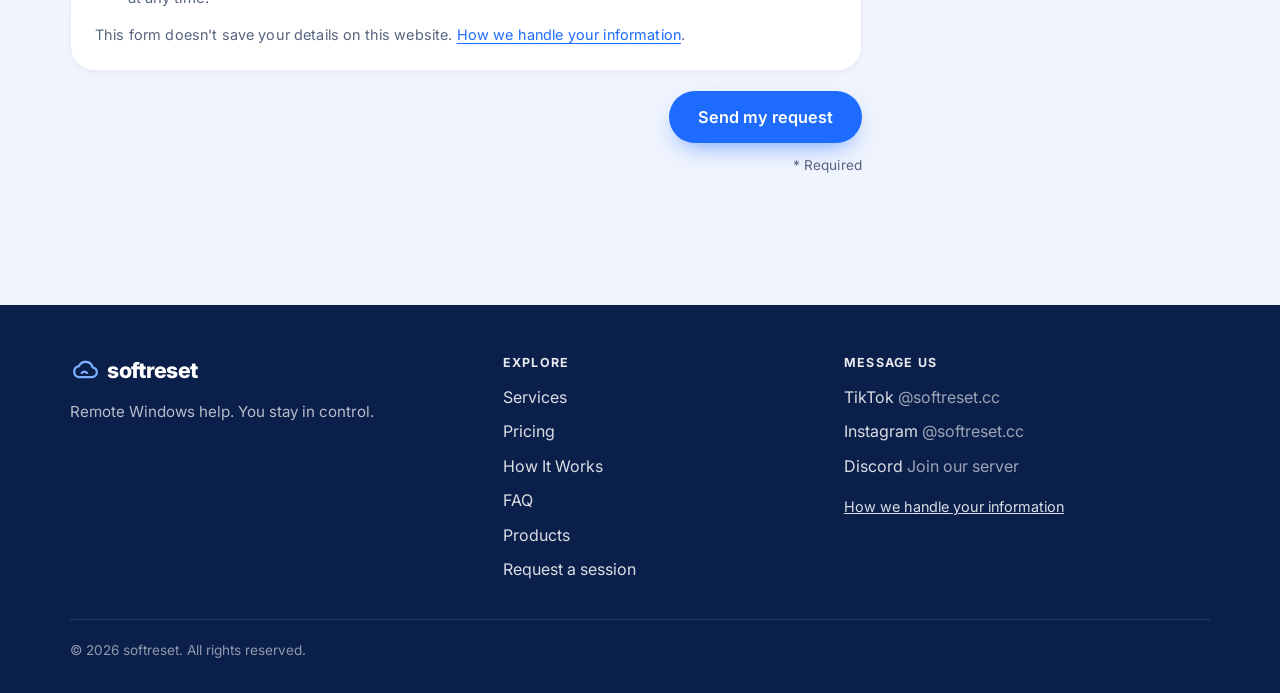
==== commit d2ed7597: "Return to original background and font, trim motion, size icons to text - Restore the original blue " ====
--- a/book.html
+++ b/book.html
@@ -12,8 +12,7 @@
   <link rel="icon" href="data:image/svg+xml,%3Csvg xmlns='http://www.w3.org/2000/svg' viewBox='0 0 32 32'%3E%3Cpath d='M8.5 23.5h15a5.2 5.2 0 0 0 .6-10.36A7.7 7.7 0 0 0 9.6 11.9a6 6 0 0 0-1.1 11.6Z' fill='none' stroke='%231D6BFF' stroke-width='2.4' stroke-linejoin='round'/%3E%3C/svg%3E" />
   <link rel="preconnect" href="https://fonts.googleapis.com" />
   <link rel="preconnect" href="https://fonts.gstatic.com" crossorigin />
-  <link href="https://fonts.googleapis.com/css2?family=Fraunces:opsz,wght@9..144,600;9..144,700&family=Inter:wght@400;500;600;700&display=swap" rel="stylesheet" />
-  <script>document.documentElement.classList.add("js");</script>
+  <link href="https://fonts.googleapis.com/css2?family=Inter:wght@400;500;600;650;700;800&display=swap" rel="stylesheet" />
   <link rel="stylesheet" href="assets/css/styles.css" />
 </head>
 <body data-page="book">
--- a/assets/css/styles.css
+++ b/assets/css/styles.css
@@ -11,10 +11,10 @@
   --blue: #1d6bff;
   --blue-dark: #1556d6;
   --blue-tint: #e8f0ff;
-  --bg: #f7f5f0;
+  --bg: #eef3fd;
   --surface: #ffffff;
-  --muted: #5a6172;
-  --line: #e3ded2;
+  --muted: #56647f;
+  --line: #d9e2f4;
   --success-bg: #e6f7ee;
   --success-ink: #14532d;
   --success-line: #b7e4c7;
@@ -22,10 +22,9 @@
   --danger: #b42318;
   --radius-lg: 24px;
   --radius-md: 16px;
-  --shadow-sm: 0 1px 2px rgba(20, 33, 61, 0.06);
-  --shadow-md: 0 14px 30px -20px rgba(20, 33, 61, 0.28);
+  --shadow-sm: 0 2px 8px -4px rgba(11, 31, 75, 0.12);
+  --shadow-md: 0 18px 40px -20px rgba(11, 31, 75, 0.25);
   --font: "Inter", system-ui, -apple-system, "Segoe UI", Roboto, Helvetica, Arial, sans-serif;
-  --display: "Fraunces", Georgia, "Times New Roman", serif;
   /* Motion vocabulary. Ease-out for things entering or responding; ease-in-out for things moving between places. */
   --ease-out: cubic-bezier(0.23, 1, 0.32, 1);
   --ease-in-out: cubic-bezier(0.77, 0, 0.175, 1);
@@ -44,7 +43,6 @@
 }
 
 html {
-  scroll-behavior: smooth;
   scroll-padding-top: 96px;
 }
 
@@ -56,7 +54,9 @@
   line-height: 1.6;
   -webkit-font-smoothing: antialiased;
   font-optical-sizing: auto;
-  background: var(--bg);
+  background:
+    radial-gradient(1200px 600px at 50% -10%, #ffffff 0%, transparent 60%),
+    linear-gradient(180deg, #f4f7fe 0%, var(--bg) 100%);
 }
 
 img,
@@ -83,19 +83,17 @@
 }
 
 h1 {
-  font-family: var(--display);
-  font-size: clamp(2.5rem, 5.6vw, 4rem);
-  font-weight: 600;
-  line-height: 1.08;
+  font-size: clamp(2.5rem, 6vw, 4.25rem);
+  font-weight: 800;
+  line-height: 1.04;
+  letter-spacing: -0.03em;
+}
+
+h2 {
+  font-size: clamp(1.8rem, 3.6vw, 2.6rem);
+  font-weight: 800;
+  line-height: 1.12;
   letter-spacing: -0.02em;
-}
-
-h2 {
-  font-family: var(--display);
-  font-size: clamp(1.75rem, 3.4vw, 2.4rem);
-  font-weight: 600;
-  line-height: 1.15;
-  letter-spacing: -0.015em;
 }
 
 h3 {
@@ -131,8 +129,9 @@
 }
 
 .section-head {
+  text-align: center;
   max-width: 640px;
-  margin: 0 0 2.25rem;
+  margin: 0 auto 2.5rem;
 }
 
 .section-head p {
@@ -231,14 +230,7 @@
   text-decoration: none;
   white-space: nowrap;
   cursor: pointer;
-  transition: background 0.2s, transform 0.15s var(--ease-out), box-shadow 0.2s;
-}
-
-/* Lift only where a real hover exists. On touch screens a tap would leave the button stuck lifted. */
-@media (hover: hover) and (pointer: fine) {
-  .btn:hover {
-    transform: translateY(-1px);
-  }
+  transition: background 0.2s, transform 0.1s var(--ease-out);
 }
 
 /* Press feedback happens on pointer-down, not on release. */
@@ -256,7 +248,7 @@
 .btn-primary {
   background: var(--blue);
   color: #fff;
-  box-shadow: 0 8px 18px -12px rgba(29, 107, 255, 0.75);
+  box-shadow: 0 10px 24px -10px rgba(29, 107, 255, 0.7);
 }
 
 .btn-dark {
@@ -305,8 +297,11 @@
   position: sticky;
   top: 0;
   z-index: 50;
-  background: var(--bg);
-  border-bottom: 1px solid var(--line);
+  backdrop-filter: saturate(1.4) blur(12px);
+  -webkit-backdrop-filter: saturate(1.4) blur(12px);
+  background: rgba(255, 255, 255, 0.72);
+  /* A soft edge where the header meets content, instead of a hard line. */
+  box-shadow: 0 12px 24px -22px rgba(11, 31, 75, 0.45);
 }
 
 .nav-wrap {
@@ -400,21 +395,38 @@
 
 .hero {
   position: relative;
-  padding: clamp(3rem, 8vw, 5.5rem) 0 clamp(2.5rem, 5vw, 3.5rem);
+  overflow: hidden;
+  padding: clamp(3.5rem, 9vw, 6.5rem) 0 clamp(2.5rem, 5vw, 3.5rem);
+}
+
+.hero::before {
+  content: "";
+  position: absolute;
+  inset: 0;
+  pointer-events: none;
+  background: radial-gradient(60% 50% at 50% 0%, rgba(29, 107, 255, 0.1), transparent 70%);
+}
+
+.hero-inner {
+  position: relative;
+  max-width: 900px;
+  text-align: center;
 }
 
 .hero h1 {
-  max-width: 14ch;
+  max-width: 16ch;
+  margin-inline: auto;
 }
 
 .hero .lead {
-  margin: 0 0 2rem;
+  margin: 0 auto 2rem;
 }
 
 .hero-ctas {
   display: flex;
   flex-wrap: wrap;
   gap: 1rem;
+  justify-content: center;
 }
 
 .hero-note {
@@ -484,17 +496,18 @@
   margin: 0;
   padding: 0;
   display: grid;
-  gap: 0.9rem;
+  gap: 1rem;
 }
 
 .process-list li {
   display: flex;
   align-items: flex-start;
   gap: 1.1rem;
-  padding: 1.35rem 1.5rem;
+  padding: 1.4rem 1.5rem;
   background: var(--surface);
   border-radius: var(--radius-lg);
-  border: 1px solid var(--line);
+  border: 1px solid rgba(217, 226, 244, 0.6);
+  box-shadow: var(--shadow-sm);
 }
 
 .process-list h3 {
@@ -519,7 +532,7 @@
   border-radius: var(--radius-lg);
   padding: 1.75rem;
   box-shadow: var(--shadow-sm);
-  border: 1px solid var(--line);
+  border: 1px solid rgba(217, 226, 244, 0.6);
 }
 
 .card > h2 {
@@ -564,7 +577,8 @@
   border-radius: var(--radius-lg);
   padding: clamp(1.5rem, 3vw, 2.25rem);
   box-shadow: var(--shadow-sm);
-  border: 1px solid var(--line);
+  border: 1px solid rgba(217, 226, 244, 0.6);
+  border-left: 5px solid var(--blue);
 }
 
 .notice h2 {
@@ -588,8 +602,8 @@
 }
 
 .notice-warn {
-  background: #fffbf2;
-  border-color: #ecd9ae;
+  border-left-color: #b7791f;
+  background: #fffaf0;
 }
 
 .prose .checks li {
@@ -601,11 +615,12 @@
 }
 
 .cta-band {
-  background: var(--navy);
+  background: linear-gradient(135deg, var(--navy) 0%, #1a3a7a 100%);
   color: #fff;
   border-radius: var(--radius-lg);
   padding: clamp(2rem, 5vw, 3.5rem);
   text-align: center;
+  box-shadow: var(--shadow-md);
 }
 
 .cta-band h2 {
@@ -639,18 +654,14 @@
 
 .service-row {
   display: flex;
-  align-items: center;
-  gap: 1.1rem;
-  padding: 1.1rem 1.35rem;
+  justify-content: space-between;
+  align-items: flex-start;
+  gap: 1.25rem;
+  padding: 1.2rem 1.4rem;
   background: var(--surface);
   border-radius: var(--radius-md);
-  border: 1px solid var(--line);
+  border: 1px solid rgba(217, 226, 244, 0.6);
   box-shadow: var(--shadow-sm);
-}
-
-.service-row .service-main {
-  flex: 1;
-  min-width: 0;
 }
 
 .service-row p {
@@ -799,7 +810,7 @@
   overflow-x: auto;
   background: var(--surface);
   border-radius: var(--radius-lg);
-  border: 1px solid var(--line);
+  border: 1px solid rgba(217, 226, 244, 0.6);
   box-shadow: var(--shadow-sm);
 }
 
@@ -840,9 +851,7 @@
 }
 
 .compare .yes {
-  display: inline-flex;
-  align-items: center;
-  gap: 0.35rem;
+  display: inline-block;
   padding: 0.2rem 0.6rem;
   border-radius: 999px;
   background: var(--success-bg);
@@ -881,7 +890,7 @@
   padding: 1.1rem 1.4rem;
   margin-bottom: 0.75rem;
   box-shadow: var(--shadow-sm);
-  border: 1px solid var(--line);
+  border: 1px solid rgba(217, 226, 244, 0.6);
 }
 
 .faq summary {
@@ -929,7 +938,7 @@
   border-radius: var(--radius-lg);
   padding: 1.75rem;
   box-shadow: var(--shadow-sm);
-  border: 1px solid var(--line);
+  border: 1px solid rgba(217, 226, 244, 0.6);
 }
 
 .channel-card h3 {
@@ -969,7 +978,7 @@
   padding: 1.75rem;
   background: var(--surface);
   border-radius: var(--radius-lg);
-  border: 1px solid var(--line);
+  border: 1px solid rgba(217, 226, 244, 0.6);
   box-shadow: var(--shadow-sm);
 }
 
@@ -1033,7 +1042,7 @@
   margin: 0;
   padding: 1.5rem;
   background: var(--surface);
-  border: 1px solid var(--line);
+  border: 1px solid rgba(217, 226, 244, 0.6);
   border-radius: var(--radius-lg);
   box-shadow: var(--shadow-sm);
 }
@@ -1072,7 +1081,6 @@
 @media (hover: hover) and (pointer: fine) {
   .btn-primary:hover { background: var(--blue-dark); }
   .btn-dark:hover { background: var(--navy-soft); }
-  .btn-ghost:hover { box-shadow: 0 22px 44px -22px rgba(11, 31, 75, 0.35); }
   .site-nav > a:not(.btn):hover { background: rgba(29, 107, 255, 0.07); }
   .jump-links a:hover { border-color: #b8ccf5; color: var(--blue); }
   .service-name:hover { color: var(--blue); text-decoration: underline; }
@@ -1330,14 +1338,7 @@
 /* One-shot entrances for the result panel and the success banner. Not gesture-driven, so a keyframe is fine. */
 .outcome:not([hidden]),
 .banner.is-success:not([hidden]) {
-  animation: enter-up 220ms var(--ease-out) both;
-}
-
-@keyframes enter-up {
-  from {
-    opacity: 0;
-    transform: translateY(8px);
-  }
+  animation: fade-in 180ms var(--ease-out) both;
 }
 
 @keyframes fade-in {
@@ -1421,7 +1422,7 @@
   aspect-ratio: 16 / 10;
   display: grid;
   place-items: center;
-  background: var(--blue-tint);
+  background: linear-gradient(135deg, #e8f0ff 0%, #cfdfff 100%);
 }
 
 .product-media img {
@@ -1436,20 +1437,11 @@
   left: 12px;
 }
 
-.product-icon {
-  display: grid;
-  place-items: center;
-  width: 5rem;
-  height: 5rem;
-  border-radius: 22px;
-  background: #fff;
+.product-initial {
+  font-size: 3.5rem;
+  font-weight: 800;
   color: var(--blue);
-  box-shadow: var(--shadow-sm);
-}
-
-.product-icon .icon {
-  width: 2.4rem;
-  height: 2.4rem;
+  opacity: 0.85;
 }
 
 .product-body {
@@ -1726,172 +1718,27 @@
   }
 }
 
-/* ---------- Icons, promises, steps, and reveal on scroll ---------- */
-
+/* ---------- Icons and home page layout ---------- */
+
+/* Icons sit inline beside their words and are sized to the text around them. */
 .icon {
-  width: 1.3rem;
-  height: 1.3rem;
+  width: 1em;
+  height: 1em;
   flex: none;
 }
 
 .icon-badge {
-  display: inline-grid;
-  place-items: center;
-  flex: none;
-  width: 2.75rem;
-  height: 2.75rem;
-  border-radius: 12px;
-  background: var(--blue-tint);
+  display: inline-block;
+  width: 1em;
+  height: 1em;
+  margin-right: 0.35em;
+  vertical-align: -0.125em;
   color: var(--blue);
-  transition: transform 300ms var(--ease-out);
 }
 
 .icon-badge .icon {
-  width: 1.3rem;
-  height: 1.3rem;
-}
-
-.icon-badge--lg {
-  width: 3.25rem;
-  height: 3.25rem;
-  border-radius: 14px;
-  margin-bottom: 1rem;
-}
-
-.icon-badge--lg .icon {
-  width: 1.55rem;
-  height: 1.55rem;
-}
-
-.icon-badge--sm {
-  width: 2.25rem;
-  height: 2.25rem;
-  border-radius: 10px;
-}
-
-.icon-badge--sm .icon {
-  width: 1.1rem;
-  height: 1.1rem;
-}
-
-.card > .icon-badge,
-.notice > .icon-badge,
-.price-card > .icon-badge,
-.channel-card > .icon-badge {
-  margin-bottom: 1rem;
-}
-
-/* A small lift on icons when a pointer hovers the card they sit in. Hover devices only. */
-@media (hover: hover) and (pointer: fine) {
-  .card:hover .icon-badge,
-  .price-card:hover .icon-badge,
-  .channel-card:hover .icon-badge,
-  .service-row:hover .icon-badge,
-  .process-list li:hover .icon-badge {
-    transform: translateY(-2px);
-  }
-}
-
-.hero-split {
-  display: grid;
-  grid-template-columns: minmax(0, 1.25fr) minmax(0, 0.85fr);
-  gap: clamp(2rem, 5vw, 4rem);
-  align-items: center;
-}
-
-@media (max-width: 860px) {
-  .hero-split {
-    grid-template-columns: minmax(0, 1fr);
-  }
-}
-
-.promise-card {
-  background: var(--surface);
-  border: 1px solid var(--line);
-  border-radius: var(--radius-lg);
-  padding: clamp(1.5rem, 3vw, 2.25rem);
-  box-shadow: var(--shadow-md);
-}
-
-.promise-card h2 {
-  font-size: 1.5rem;
-  margin-bottom: 1.25rem;
-}
-
-.promise-list {
-  list-style: none;
-  margin: 0;
-  padding: 0;
-  display: grid;
-  gap: 1.25rem;
-}
-
-.promise-list li {
-  display: flex;
-  align-items: flex-start;
-  gap: 1rem;
-}
-
-.promise-list div {
-  display: grid;
-  gap: 0.15rem;
-  padding-top: 0.2rem;
-}
-
-.promise-list strong {
-  color: var(--navy);
-}
-
-.promise-list span:not(.icon-badge) {
-  color: var(--muted);
-  font-size: 0.97rem;
-}
-
-.step-grid {
-  list-style: none;
-  margin: 0;
-  padding: 0;
-  display: grid;
-  grid-template-columns: repeat(auto-fit, minmax(230px, 1fr));
-  gap: 1rem;
-}
-
-.step-grid li {
-  display: flex;
-  flex-direction: column;
-  padding: 1.6rem;
-  background: var(--surface);
-  border: 1px solid var(--line);
-  border-radius: var(--radius-lg);
-}
-
-.step-grid h3 {
-  margin: 0.25rem 0 0.35rem;
-}
-
-.step-grid p {
-  margin: 0;
-  color: var(--muted);
-  font-size: 0.95rem;
-}
-
-.step-num {
-  margin-top: 1rem;
-  font-size: 0.78rem;
-  font-weight: 700;
-  letter-spacing: 0.08em;
-  text-transform: uppercase;
-  color: var(--muted);
-}
-
-.process-list h3 {
-  margin-bottom: 0.3rem;
-}
-
-.section-link {
-  margin: 1.75rem 0 0;
-  text-align: center;
-  color: var(--muted);
+  width: 100%;
+  height: 100%;
 }
 
 .checks-x li::before {
@@ -1908,40 +1755,123 @@
   color: var(--muted);
 }
 
-.compare .no .icon {
-  width: 1.1rem;
-  height: 1.1rem;
-}
-
-.opt {
-  display: flex;
-  align-items: flex-start;
-  gap: 0.85rem;
-}
-
-.opt-main {
-  display: grid;
-  gap: 0.25rem;
-  flex: 1;
-  min-width: 0;
-}
-
-/* Reveal on scroll. Only applies when the page has JavaScript (html.js), so nothing is hidden without it. */
-.js .reveal {
-  opacity: 0;
-  transform: translateY(14px);
-  transition: opacity 600ms var(--ease-out), transform 600ms var(--ease-out);
-  transition-delay: calc(var(--i, 0) * 80ms);
-}
-
-.js .reveal.is-visible {
-  opacity: 1;
-  transform: none;
+.section-link {
+  margin: 1.5rem 0 0;
+  text-align: center;
+  color: var(--muted);
 }
 
 /* Keep hidden text inside the scrolling comparison table, so it cannot widen the page. */
 .table-wrap {
   position: relative;
+}
+
+.product-icon {
+  color: var(--blue);
+}
+
+.product-icon .icon {
+  width: 2.5rem;
+  height: 2.5rem;
+}
+
+/* Home hero: copy on the left, promises on the right. */
+.hero-split {
+  display: grid;
+  grid-template-columns: minmax(0, 1.2fr) minmax(0, 0.8fr);
+  gap: clamp(2rem, 5vw, 4rem);
+  align-items: center;
+}
+
+.hero-split h1 {
+  max-width: 14ch;
+  margin-inline: 0;
+}
+
+.hero-split .lead {
+  margin: 0 0 2rem;
+}
+
+.hero-split .hero-ctas {
+  justify-content: flex-start;
+}
+
+@media (max-width: 860px) {
+  .hero-split {
+    grid-template-columns: minmax(0, 1fr);
+  }
+}
+
+.promise-card {
+  background: var(--surface);
+  border: 1px solid var(--line);
+  border-radius: var(--radius-lg);
+  padding: clamp(1.5rem, 3vw, 2.25rem);
+  box-shadow: var(--shadow-sm);
+}
+
+.promise-card h2 {
+  font-size: 1.5rem;
+  margin-bottom: 1.25rem;
+}
+
+.promise-list {
+  list-style: none;
+  margin: 0;
+  padding: 0;
+  display: grid;
+  gap: 1.1rem;
+}
+
+.promise-list div {
+  display: grid;
+  gap: 0.15rem;
+}
+
+.promise-list strong {
+  color: var(--navy);
+}
+
+.promise-list span:not(.icon-badge) {
+  color: var(--muted);
+  font-size: 0.97rem;
+}
+
+/* Home steps: four short cards in a row. */
+.step-grid {
+  list-style: none;
+  margin: 0;
+  padding: 0;
+  display: grid;
+  grid-template-columns: repeat(auto-fit, minmax(230px, 1fr));
+  gap: 1rem;
+}
+
+.step-grid li {
+  display: flex;
+  flex-direction: column;
+  padding: 1.5rem;
+  background: var(--surface);
+  border: 1px solid var(--line);
+  border-radius: var(--radius-lg);
+}
+
+.step-grid h3 {
+  margin: 0.25rem 0 0.35rem;
+}
+
+.step-grid p {
+  margin: 0;
+  color: var(--muted);
+  font-size: 0.95rem;
+}
+
+.step-num {
+  font-size: 0.78rem;
+  font-weight: 700;
+  letter-spacing: 0.08em;
+  text-transform: uppercase;
+  color: var(--muted);
 }
 
 /* ---------- Accessibility preferences ---------- */
@@ -1985,26 +1915,6 @@
     transform: none !important;
     transition-property: opacity, visibility;
     transition-delay: 0s !important;
-  }
-}
-
-/* Reduced motion: content appears at once, and icons stay still. */
-@media (prefers-reduced-motion: reduce) {
-  .js .reveal,
-  .js .reveal.is-visible {
-    opacity: 1;
-    transform: none;
-    transition: none;
-  }
-
-  .icon-badge,
-  .card:hover .icon-badge,
-  .price-card:hover .icon-badge,
-  .channel-card:hover .icon-badge,
-  .service-row:hover .icon-badge,
-  .process-list li:hover .icon-badge {
-    transition: none;
-    transform: none;
   }
 }
 
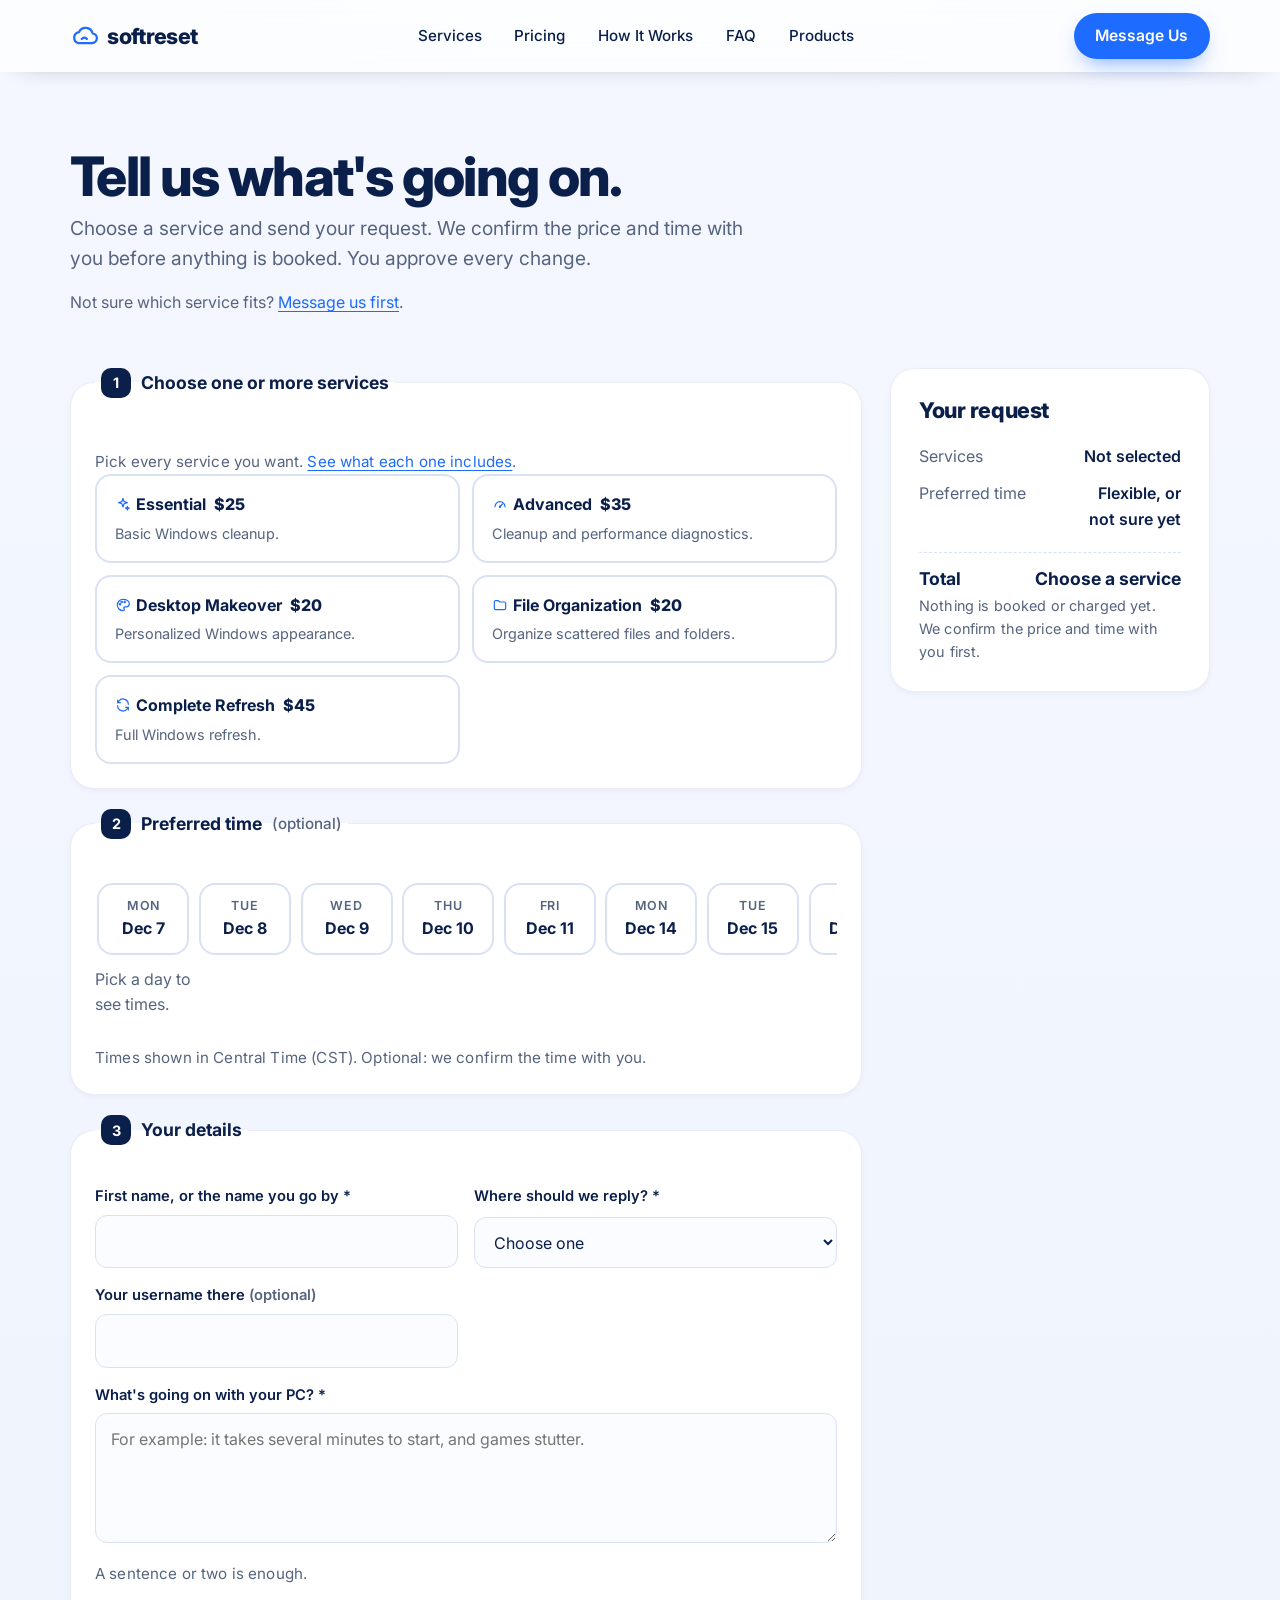
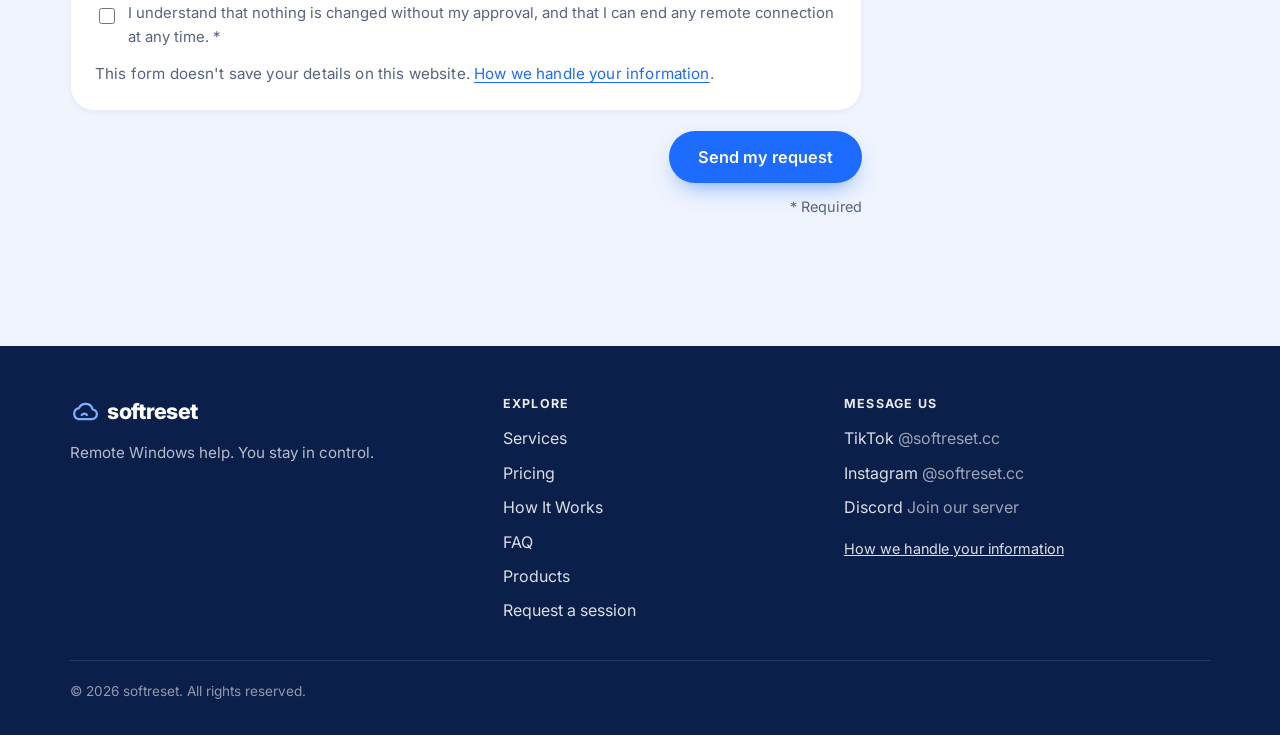
==== commit 789eacd9: "Multi-service requests, coming-soon products, type scale, services links - Request form: visitors ch" ====
--- a/book.html
+++ b/book.html
@@ -38,7 +38,8 @@
 
         <form id="request-form" class="book-form" novalidate>
           <fieldset class="step-box">
-            <legend><span class="num">1</span> Choose a service</legend>
+            <legend><span class="num">1</span> Choose one or more services</legend>
+            <p class="hint">Pick every service you want. <a href="services.html">See what each one includes</a>.</p>
             <div id="service-options" class="opt-grid"></div>
           </fieldset>
 
@@ -91,12 +92,13 @@
         <aside id="summary" class="card summary" aria-label="Request summary">
           <h2>Your request</h2>
           <dl>
-            <dt>Service</dt>
+            <dt>Services</dt>
             <dd id="sum-service">Not selected</dd>
             <dt>Preferred time</dt>
             <dd id="sum-time">Flexible, or not sure yet</dd>
           </dl>
-          <p class="total"><span>Price</span><span id="sum-price">Choose a service</span></p>
+          <p class="total"><span>Total</span><span id="sum-price">Choose a service</span></p>
+          <p id="sum-note" class="fine"></p>
           <p class="fine">Nothing is booked or charged yet. We confirm the price and time with you first.</p>
         </aside>
       </div>
--- a/assets/css/styles.css
+++ b/assets/css/styles.css
@@ -1874,6 +1874,105 @@
   color: var(--muted);
 }
 
+/* ---------- Type scale: one size per role on every page ---------- */
+
+/* Section titles share one size and sit left, like the cards under them. */
+h2,
+.service-detail h2 {
+  font-size: clamp(1.75rem, 3.4vw, 2.4rem);
+}
+
+.section-head {
+  text-align: left;
+  max-width: 44rem;
+  margin: 0 0 2rem;
+}
+
+/* Titles inside cards and panels share one smaller size. */
+.card h2,
+.notice h2 {
+  font-size: 1.35rem;
+  line-height: 1.25;
+}
+
+/* Step numbers (restored from the original stylesheet; the rebuild had dropped them). */
+.num {
+  width: 40px;
+  height: 40px;
+  flex: none;
+  border-radius: 12px;
+  background: var(--navy);
+  color: #fff;
+  display: grid;
+  place-items: center;
+  font-weight: 700;
+  margin-bottom: 1rem;
+}
+
+/* Helper text is never smaller than 14.4px. */
+.hint,
+.hero-note,
+.service-note,
+.price-best,
+.shipping-note,
+.legend-note {
+  font-size: 0.95rem;
+}
+
+.fine {
+  font-size: 0.9rem;
+}
+
+#sum-note:empty {
+  display: none;
+}
+
+/* Stop single words from sitting alone on the last line. */
+p {
+  text-wrap: pretty;
+}
+
+li,
+dd,
+summary {
+  text-wrap: balance;
+}
+
+/* Section titles outside the section-head pattern use the same size. */
+.prose h2 {
+  font-size: clamp(1.75rem, 3.4vw, 2.4rem);
+}
+
+/* Services is one tap away on phones, where the other links sit behind the menu button. */
+.nav-services {
+  display: none;
+  align-items: center;
+  min-height: 2.75rem;
+  padding: 0 0.9rem;
+  border-radius: 999px;
+  background: var(--blue-tint);
+  color: var(--navy);
+  font-size: 0.95rem;
+  font-weight: 600;
+  text-decoration: none;
+  white-space: nowrap;
+}
+
+.nav-services[aria-current="page"] {
+  color: var(--blue);
+}
+
+@media (max-width: 1039px) {
+  .nav-services {
+    display: inline-flex;
+    margin-left: auto;
+  }
+
+  .nav-toggle {
+    margin-left: 0.5rem;
+  }
+}
+
 /* ---------- Accessibility preferences ---------- */
 
 /* Reduced motion: no movement, no springing, no smooth scrolling. Colour and opacity still change, briefly,
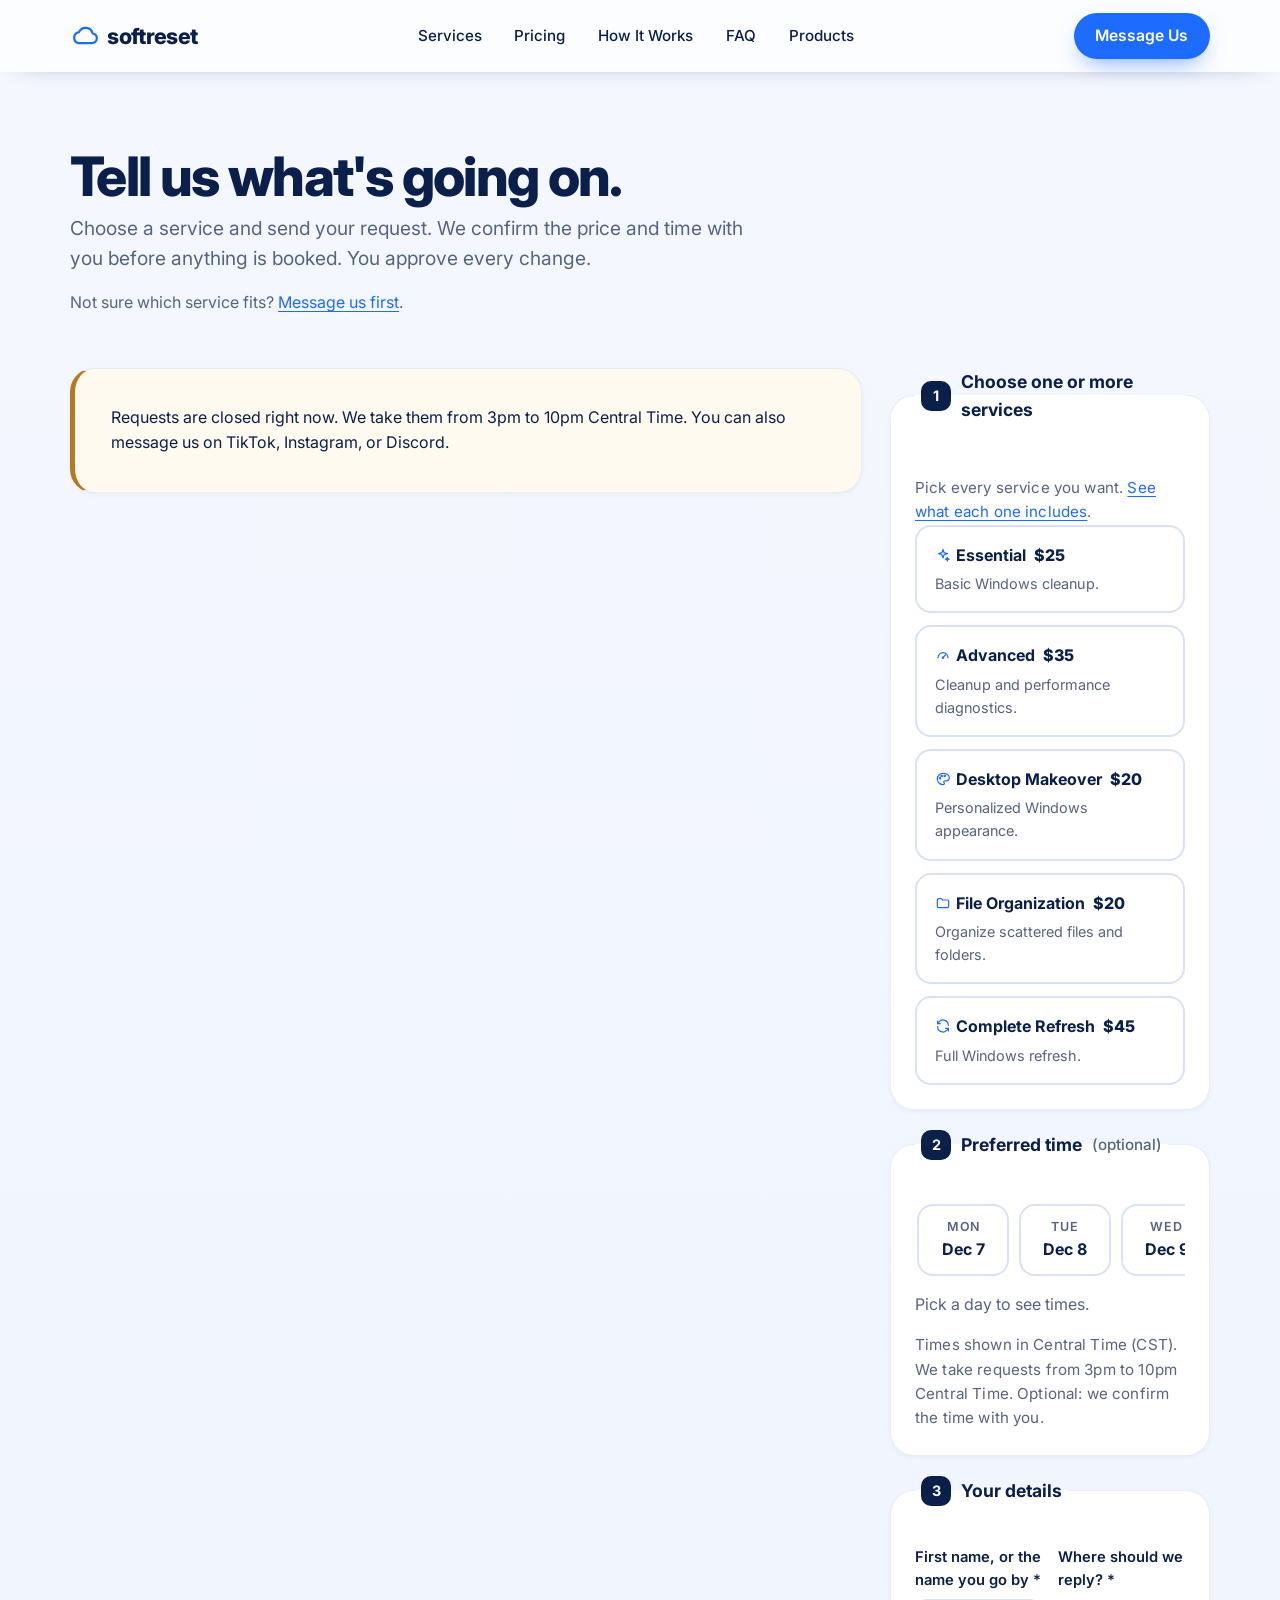
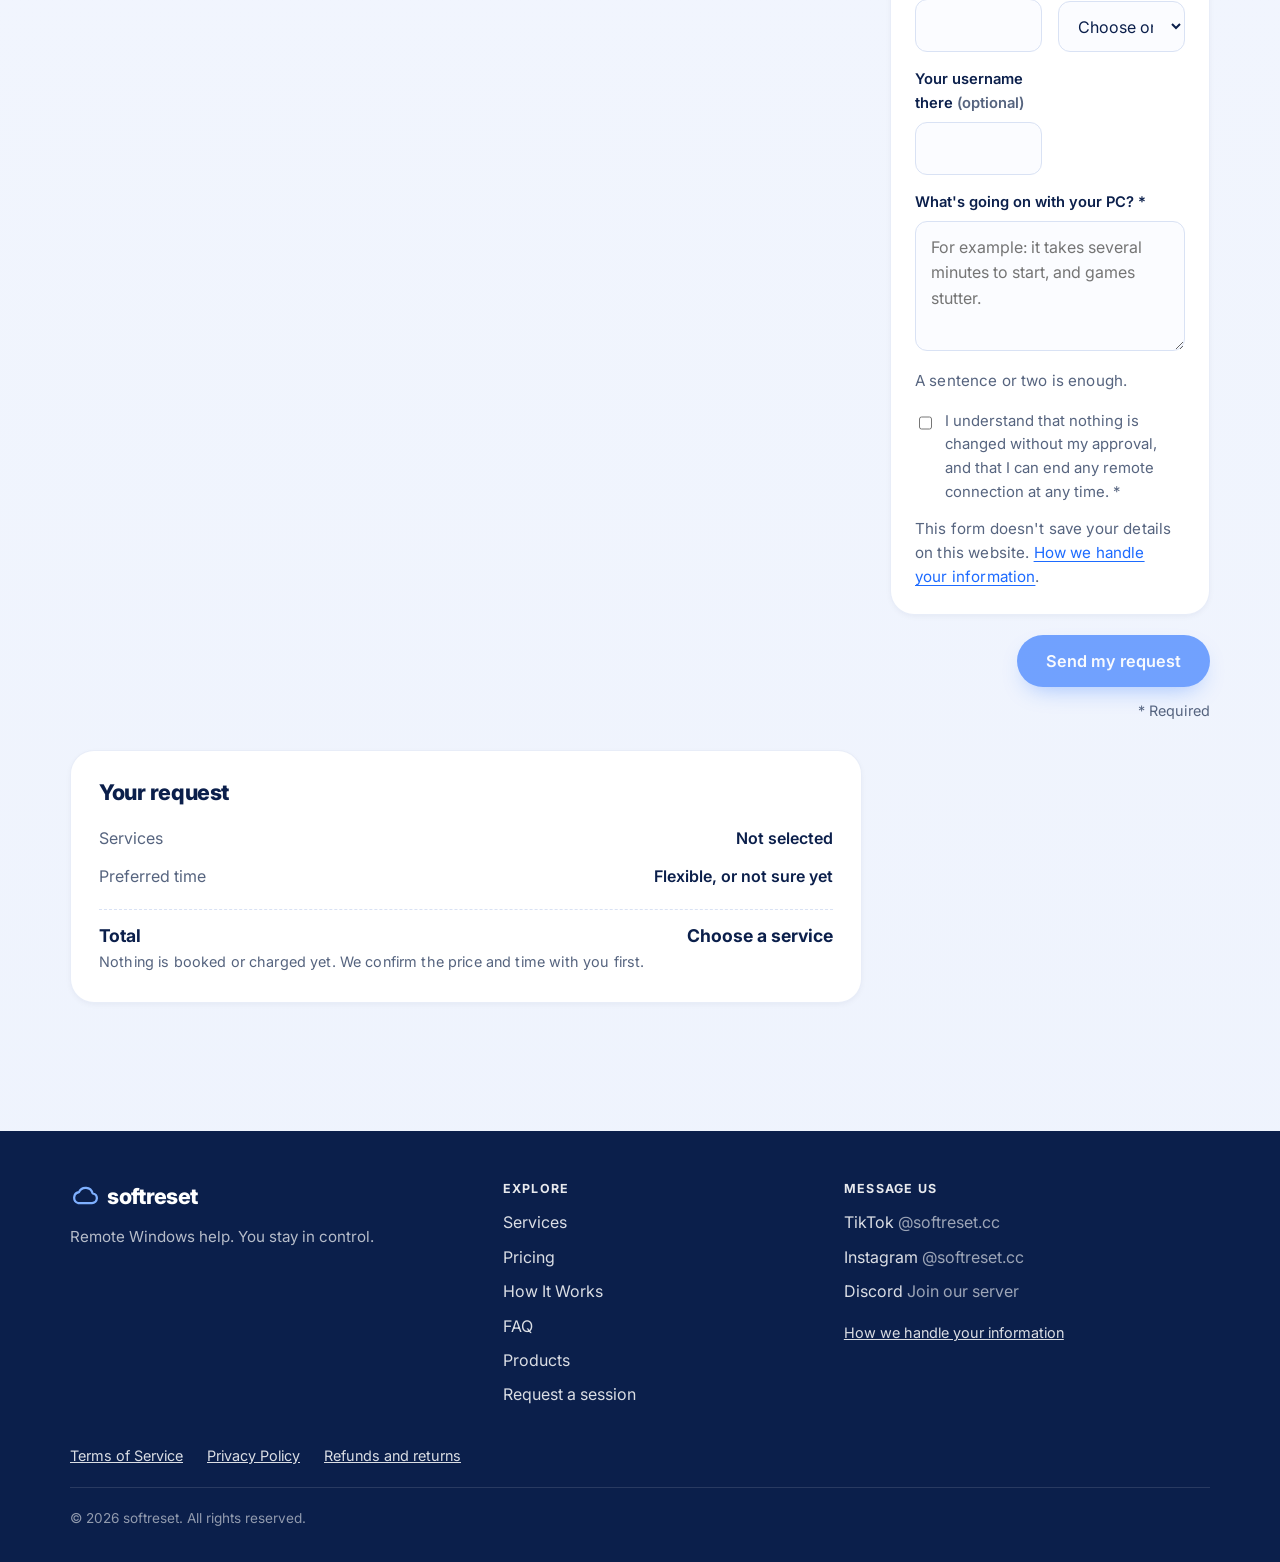
==== commit f838786a: "Close booking 10pm to 3pm and send requests to Discord - Requests and time slots only from 3pm to 10" ====
--- a/book.html
+++ b/book.html
@@ -36,6 +36,7 @@
         <!-- Result panel (shown after submitting). Full width, above the form. -->
         <section id="request-outcome" class="outcome" tabindex="-1" hidden aria-live="polite"></section>
 
+        <p id="closed-note" class="notice notice-warn" role="status" hidden></p>
         <form id="request-form" class="book-form" novalidate>
           <fieldset class="step-box">
             <legend><span class="num">1</span> Choose one or more services</legend>
--- a/assets/css/styles.css
+++ b/assets/css/styles.css
@@ -1973,6 +1973,72 @@
   }
 }
 
+/* ---------- Polish pass: booking, contrast, footer legal row, touch targets ---------- */
+
+/* The "Pick a day" placeholder spans the full row instead of one narrow grid column. */
+.time-grid > .muted {
+  grid-column: 1 / -1;
+  margin: 0.25rem 0;
+}
+
+/* Dates scroll sideways and snap to each chip, so the strip reads as scrollable. */
+.date-strip {
+  scroll-snap-type: x proximity;
+  scroll-padding-inline: 0.15rem;
+}
+
+.date-strip > .chip {
+  scroll-snap-align: start;
+}
+
+/* Blue text on tinted or warm backgrounds needs the darker blue to pass 4.5:1. */
+.site-nav > a.is-active,
+.nav-services[aria-current="page"] {
+  color: var(--blue-dark);
+}
+
+main .notice-warn a:not(.btn) {
+  color: var(--blue-dark);
+}
+
+/* Short callout notes balance their lines so the last line is never a single word. */
+.service-note,
+.notice p {
+  text-wrap: balance;
+}
+
+/* Legal links sit above the copyright line in the footer. */
+.footer-legal {
+  display: flex;
+  flex-wrap: wrap;
+  gap: 0.25rem 1.5rem;
+  margin: 2.25rem 0 0;
+  font-size: 0.9rem;
+}
+
+.footer-legal a {
+  color: rgba(255, 255, 255, 0.85);
+}
+
+.footer-legal a:focus-visible {
+  color: #fff;
+}
+
+.footer-legal + .fine-print {
+  margin-top: 1.25rem;
+}
+
+/* Touch screens get 44px targets for footer links, which are small by default. */
+@media (pointer: coarse) {
+  .footer-links a,
+  .footer-small a,
+  .footer-legal a {
+    display: inline-flex;
+    align-items: center;
+    min-height: 44px;
+  }
+}
+
 /* ---------- Accessibility preferences ---------- */
 
 /* Reduced motion: no movement, no springing, no smooth scrolling. Colour and opacity still change, briefly,
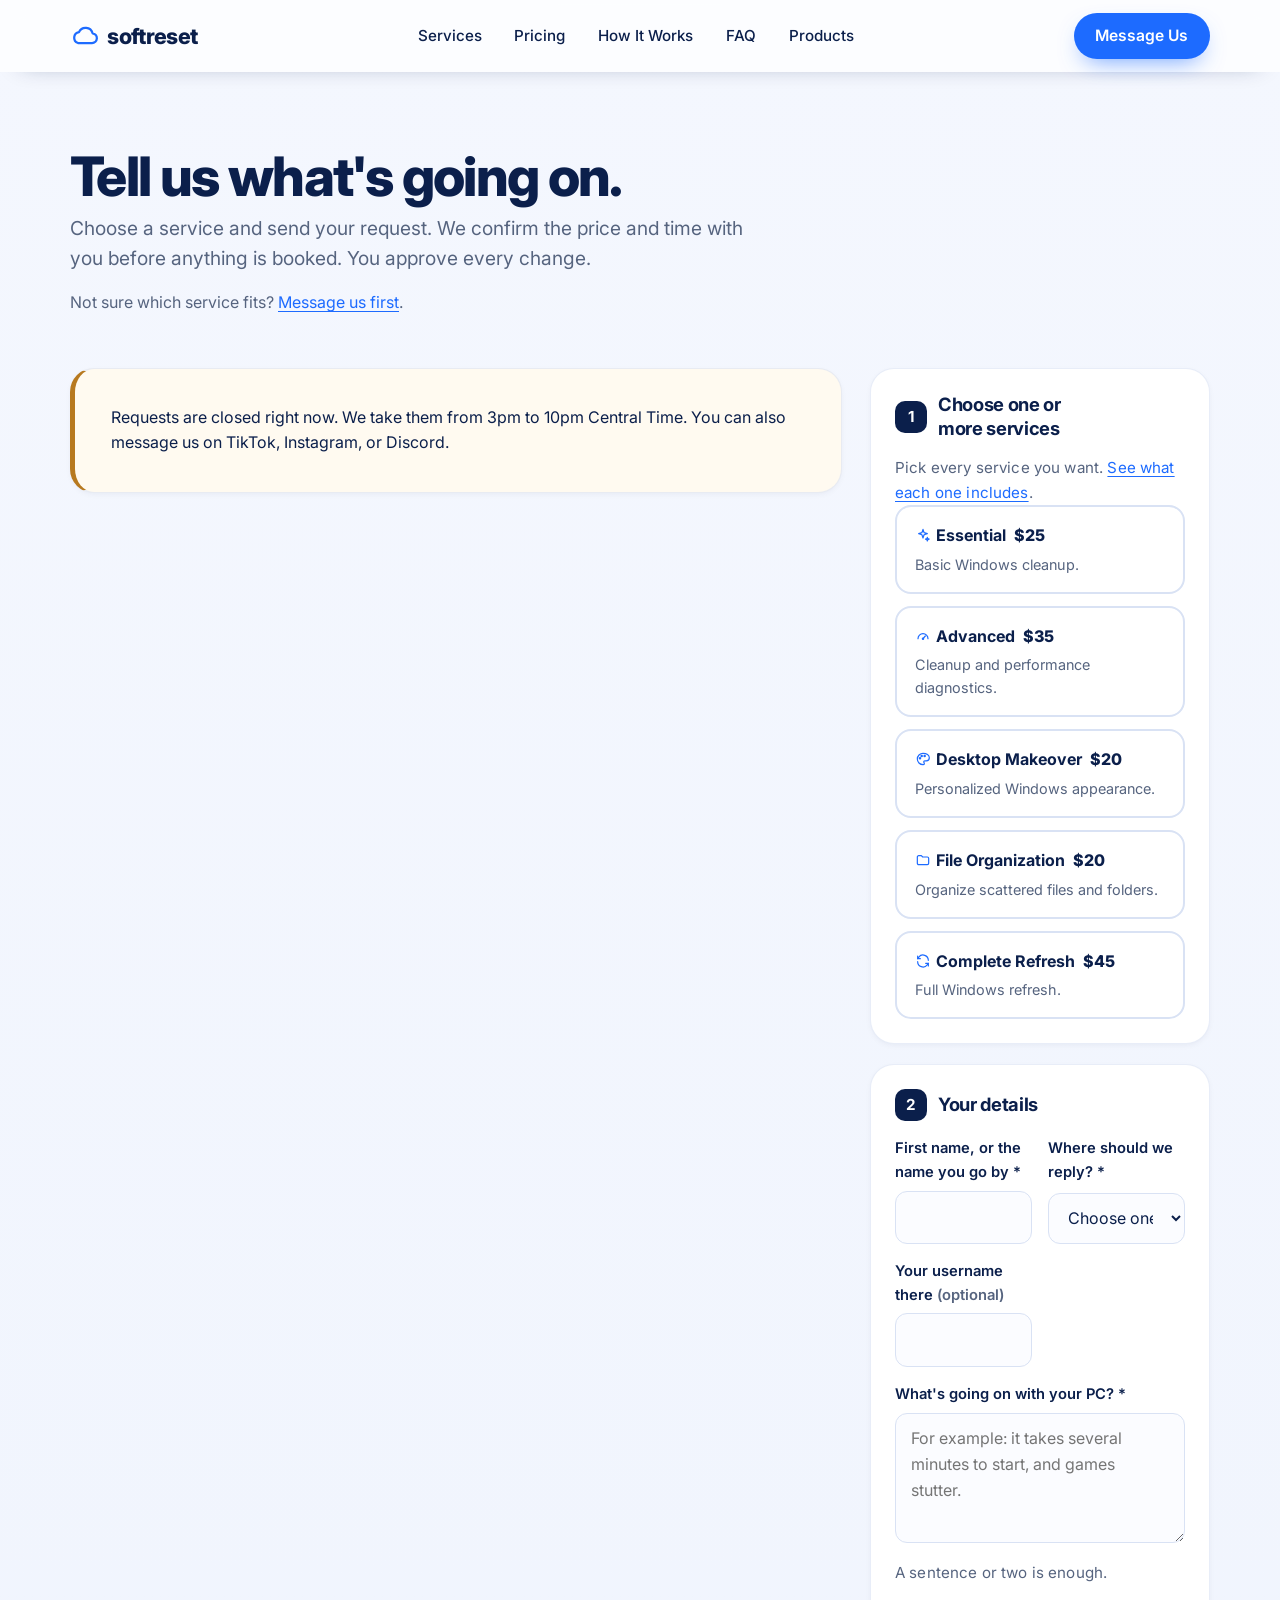
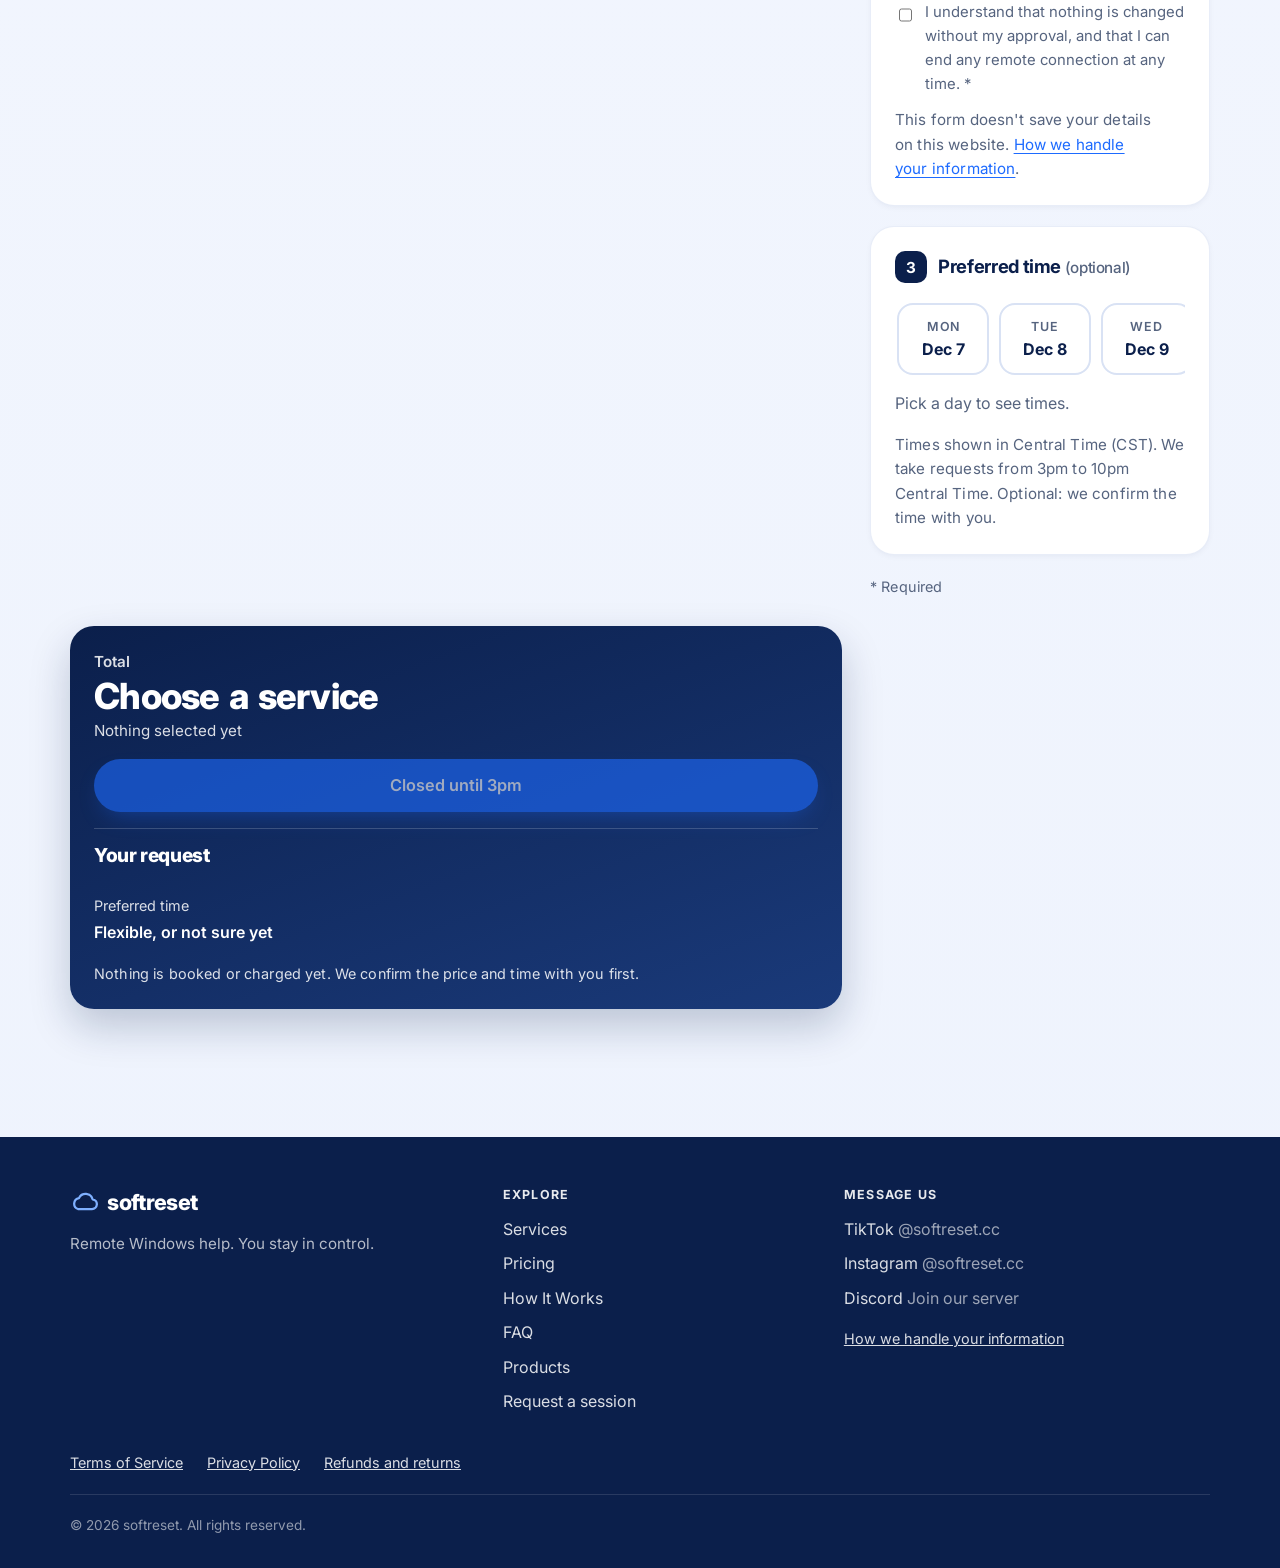
==== commit 0d3b2cd7: "Put checkout on screen and make overlapping services free - Checkout (total and send button) is pinn" ====
--- a/book.html
+++ b/book.html
@@ -38,21 +38,14 @@
 
         <p id="closed-note" class="notice notice-warn" role="status" hidden></p>
         <form id="request-form" class="book-form" novalidate>
-          <fieldset class="step-box">
-            <legend><span class="num">1</span> Choose one or more services</legend>
+          <section class="step-box" aria-labelledby="step-services">
+            <h2 id="step-services" class="step-title"><span class="num" aria-hidden="true">1</span><span>Choose one or more services</span></h2>
             <p class="hint">Pick every service you want. <a href="services.html">See what each one includes</a>.</p>
             <div id="service-options" class="opt-grid"></div>
-          </fieldset>
+          </section>
 
-          <fieldset class="step-box">
-            <legend><span class="num">2</span> Preferred time <span class="legend-note">(optional)</span></legend>
-            <div id="date-options" class="date-strip" role="group" aria-label="Preferred day"></div>
-            <div id="time-options" class="time-grid" role="group" aria-label="Preferred time"></div>
-            <p id="tz-note" class="hint"></p>
-          </fieldset>
-
-          <fieldset class="step-box">
-            <legend><span class="num">3</span> Your details</legend>
+          <section class="step-box" aria-labelledby="step-details">
+            <h2 id="step-details" class="step-title"><span class="num" aria-hidden="true">2</span><span>Your details</span></h2>
 
             <div class="field-grid">
               <div class="field">
@@ -81,26 +74,39 @@
             </label>
 
             <p class="hint">This form doesn't save your details on this website. <a href="contact.html#privacy">How we handle your information</a>.</p>
-          </fieldset>
+          </section>
 
-          <div class="form-footer">
-            <p id="form-error" class="error" role="alert" hidden></p>
-            <button type="submit" id="submit-btn" class="btn btn-primary btn-lg">Send my request</button>
-            <p class="fine"><span aria-hidden="true">*</span> Required</p>
-          </div>
+          <section class="step-box" aria-labelledby="step-time">
+            <h2 id="step-time" class="step-title"><span class="num" aria-hidden="true">3</span><span>Preferred time <span class="legend-note">(optional)</span></span></h2>
+            <div id="date-options" class="date-strip" role="group" aria-label="Preferred day"></div>
+            <div id="time-options" class="time-grid" role="group" aria-label="Preferred time"></div>
+            <p id="tz-note" class="hint"></p>
+          </section>
+
+          <p class="fine form-required"><span aria-hidden="true">*</span> Required</p>
         </form>
 
-        <aside id="summary" class="card summary" aria-label="Request summary">
-          <h2>Your request</h2>
-          <dl>
-            <dt>Services</dt>
-            <dd id="sum-service">Not selected</dd>
-            <dt>Preferred time</dt>
-            <dd id="sum-time">Flexible, or not sure yet</dd>
-          </dl>
-          <p class="total"><span>Total</span><span id="sum-price">Choose a service</span></p>
-          <p id="sum-note" class="fine"></p>
-          <p class="fine">Nothing is booked or charged yet. We confirm the price and time with you first.</p>
+        <!-- Checkout: the total and the send button. Beside the form on wide screens; pinned to the bottom of the phone screen otherwise. -->
+        <aside id="summary" class="checkout" aria-label="Checkout">
+          <p id="form-error" class="error checkout-error" role="alert" hidden></p>
+          <div class="checkout-bar">
+            <div class="checkout-total">
+              <span class="checkout-label">Total</span>
+              <span id="sum-price" class="checkout-price">Choose a service</span>
+              <span id="sum-count" class="checkout-count">Nothing selected yet</span>
+            </div>
+            <button type="submit" form="request-form" id="submit-btn" class="btn btn-primary btn-lg checkout-submit">Send my request</button>
+          </div>
+          <div class="checkout-detail">
+            <h2>Your request</h2>
+            <ul id="sum-lines" class="sum-lines"></ul>
+            <dl>
+              <dt>Preferred time</dt>
+              <dd id="sum-time">Flexible, or not sure yet</dd>
+            </dl>
+            <p id="sum-note" class="fine"></p>
+            <p class="fine">Nothing is booked or charged yet. We confirm the price and time with you first.</p>
+          </div>
         </aside>
       </div>
     </section>
--- a/assets/css/styles.css
+++ b/assets/css/styles.css
@@ -1026,7 +1026,7 @@
 
 .book-layout {
   display: grid;
-  grid-template-columns: minmax(0, 1fr) 320px;
+  grid-template-columns: minmax(0, 1fr) 340px;
   gap: 1.75rem;
   align-items: start;
 }
@@ -1047,22 +1047,24 @@
   box-shadow: var(--shadow-sm);
 }
 
-.step-box legend {
+.step-title {
   display: flex;
   align-items: center;
-  gap: 0.6rem;
-  padding: 0 0.4rem;
-  margin-bottom: 1rem;
+  gap: 0.7rem;
+  margin: 0 0 1rem;
+  font-size: 1.15rem;
   font-weight: 700;
-  font-size: 1.1rem;
-}
-
-.step-box legend .num {
-  width: 30px;
-  height: 30px;
-  font-size: 0.9rem;
+  line-height: 1.3;
+  color: var(--navy);
+}
+
+.step-title .num {
+  width: 32px;
+  height: 32px;
+  margin: 0;
+  font-size: 0.95rem;
   border-radius: 10px;
-  margin: 0;
+  flex: none;
 }
 
 .legend-note {
@@ -1130,6 +1132,18 @@
   color: var(--muted);
 }
 
+.opt-price s {
+  font-weight: 600;
+  color: var(--muted);
+  margin-right: 0.15rem;
+}
+
+.opt-note {
+  font-size: 0.9rem;
+  font-weight: 600;
+  color: var(--blue-dark);
+}
+
 .date-strip {
   display: flex;
   gap: 0.6rem;
@@ -1281,42 +1295,121 @@
   letter-spacing: 0.01em;
 }
 
-.summary {
+/* Checkout: the total and the send button. A card beside the form on wide screens. */
+.checkout {
   position: sticky;
   top: 96px;
-}
-
-.summary h2 {
-  font-size: 1.4rem;
-}
-
-.summary dl {
-  display: grid;
-  grid-template-columns: auto 1fr;
-  gap: 0.75rem 1rem;
-  margin: 1.25rem 0;
-}
-
-.summary dt {
-  color: var(--muted);
-}
-
-.summary dd {
+  display: grid;
+  gap: 1rem;
+  padding: 1.5rem;
+  color: #fff;
+  background: linear-gradient(160deg, var(--navy) 0%, #1a3a7a 100%);
+  border-radius: var(--radius-lg);
+  box-shadow: 0 18px 40px rgba(11, 31, 75, 0.22);
+}
+
+.checkout-bar {
+  display: grid;
+  gap: 1rem;
+}
+
+.checkout-total {
+  display: grid;
+  gap: 0.15rem;
+  min-width: 0;
+}
+
+.checkout-label {
+  font-size: 0.95rem;
+  font-weight: 600;
+  color: rgba(255, 255, 255, 0.85);
+}
+
+.checkout-price {
+  font-size: 2.25rem;
+  font-weight: 800;
+  line-height: 1.1;
+  letter-spacing: -0.02em;
+  font-variant-numeric: tabular-nums;
+}
+
+.checkout-count {
+  font-size: 0.95rem;
+  color: rgba(255, 255, 255, 0.85);
+  overflow: hidden;
+  text-overflow: ellipsis;
+  white-space: nowrap;
+}
+
+.checkout-submit {
+  width: 100%;
+}
+
+.checkout .checkout-error {
+  margin: 0;
+  padding: 0.7rem 0.9rem;
+  color: var(--danger);
+  background: #fff;
+  border-radius: 12px;
+  font-size: 0.95rem;
+}
+
+.checkout-detail {
+  border-top: 1px solid rgba(255, 255, 255, 0.18);
+  padding-top: 1rem;
+}
+
+.checkout-detail h2 {
+  margin: 0 0 0.75rem;
+  font-size: 1.2rem;
+  color: #fff;
+}
+
+.sum-lines {
+  list-style: none;
+  margin: 0 0 1rem;
+  padding: 0;
+  display: grid;
+  gap: 0.6rem;
+}
+
+.sum-lines li {
+  display: flex;
+  justify-content: space-between;
+  gap: 1rem;
+  font-weight: 600;
+}
+
+.sum-lines s {
+  color: rgba(255, 255, 255, 0.7);
+  font-weight: 500;
+}
+
+.sum-sub {
+  display: block;
+  font-size: 0.875rem;
+  font-weight: 500;
+  color: rgba(255, 255, 255, 0.85);
+}
+
+.checkout-detail dl {
+  display: grid;
+  gap: 0.2rem;
+  margin: 0 0 1rem;
+}
+
+.checkout-detail dt {
+  font-size: 0.9rem;
+  color: rgba(255, 255, 255, 0.85);
+}
+
+.checkout-detail dd {
   margin: 0;
   font-weight: 600;
-  text-align: right;
-}
-
-.summary .total {
-  display: flex;
-  justify-content: space-between;
-  align-items: baseline;
-  gap: 1rem;
-  margin: 0.5rem 0 0;
-  padding-top: 0.75rem;
-  border-top: 1px dashed var(--line);
-  font-weight: 700;
-  font-size: 1.1rem;
+}
+
+.checkout .fine {
+  color: rgba(255, 255, 255, 0.85);
 }
 
 /* Result panel. Spans the full grid row and is shown after submitting. */
@@ -1680,9 +1773,52 @@
   .book-layout {
     grid-template-columns: 1fr;
   }
-
-  .summary {
-    position: static;
+}
+
+/* Phones: the total and the send button stay pinned to the bottom of the screen. */
+@media (max-width: 899px) {
+  .checkout {
+    position: fixed;
+    top: auto;
+    left: 0;
+    right: 0;
+    bottom: 0;
+    z-index: 60;
+    gap: 0.6rem;
+    padding: 0.85rem 1rem calc(0.85rem + env(safe-area-inset-bottom));
+    border-radius: 22px 22px 0 0;
+    box-shadow: 0 -12px 32px rgba(11, 31, 75, 0.25);
+  }
+
+  .checkout-bar {
+    grid-template-columns: minmax(0, 1fr) auto;
+    align-items: center;
+    gap: 0.75rem;
+  }
+
+  .checkout-price {
+    font-size: 1.7rem;
+  }
+
+  .checkout-count {
+    font-size: 0.875rem;
+  }
+
+  .checkout-submit {
+    width: auto;
+    padding-inline: 1.25rem;
+  }
+
+  .checkout-detail {
+    display: none;
+  }
+
+  .book-page {
+    padding-bottom: 11rem;
+  }
+
+  html:has(body[data-page="book"]) {
+    scroll-padding-bottom: 12rem;
   }
 }
 
@@ -1698,6 +1834,14 @@
 }
 
 @media (max-width: 640px) {
+  .step-box {
+    padding: 1.25rem;
+  }
+
+  .opt {
+    padding: 0.85rem 1rem;
+  }
+
   .footer-grid {
     grid-template-columns: 1fr;
   }
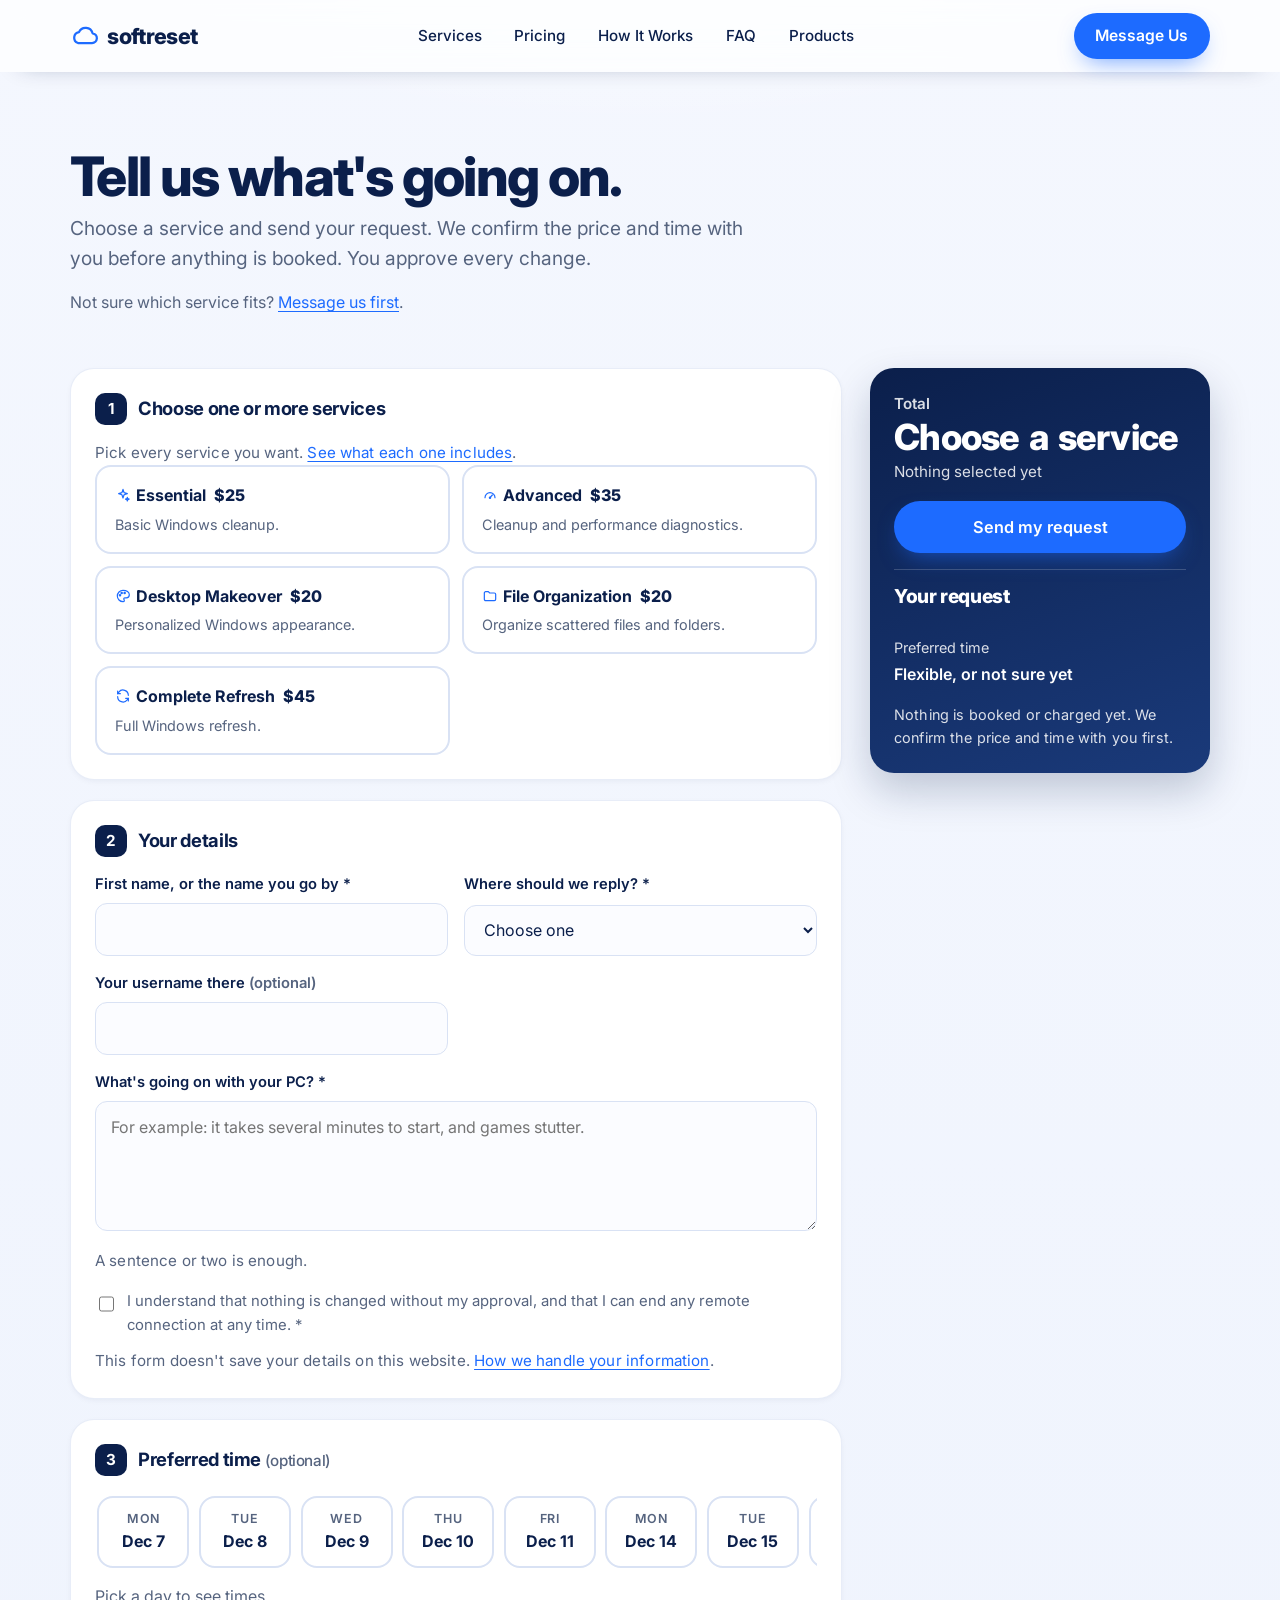
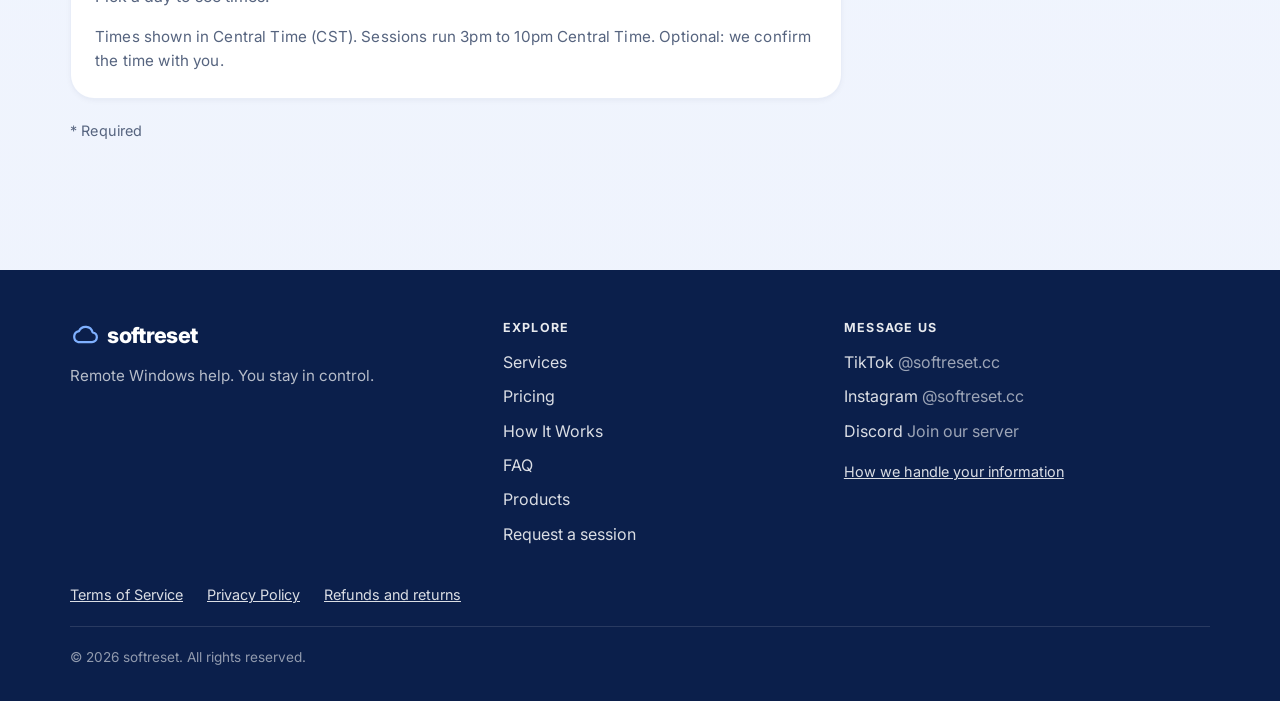
==== commit 1fb1132c: "Accept requests at any hour; limit sessions to 3pm to 10pm - The request form no longer closes by th" ====
--- a/book.html
+++ b/book.html
@@ -36,7 +36,6 @@
         <!-- Result panel (shown after submitting). Full width, above the form. -->
         <section id="request-outcome" class="outcome" tabindex="-1" hidden aria-live="polite"></section>
 
-        <p id="closed-note" class="notice notice-warn" role="status" hidden></p>
         <form id="request-form" class="book-form" novalidate>
           <section class="step-box" aria-labelledby="step-services">
             <h2 id="step-services" class="step-title"><span class="num" aria-hidden="true">1</span><span>Choose one or more services</span></h2>
